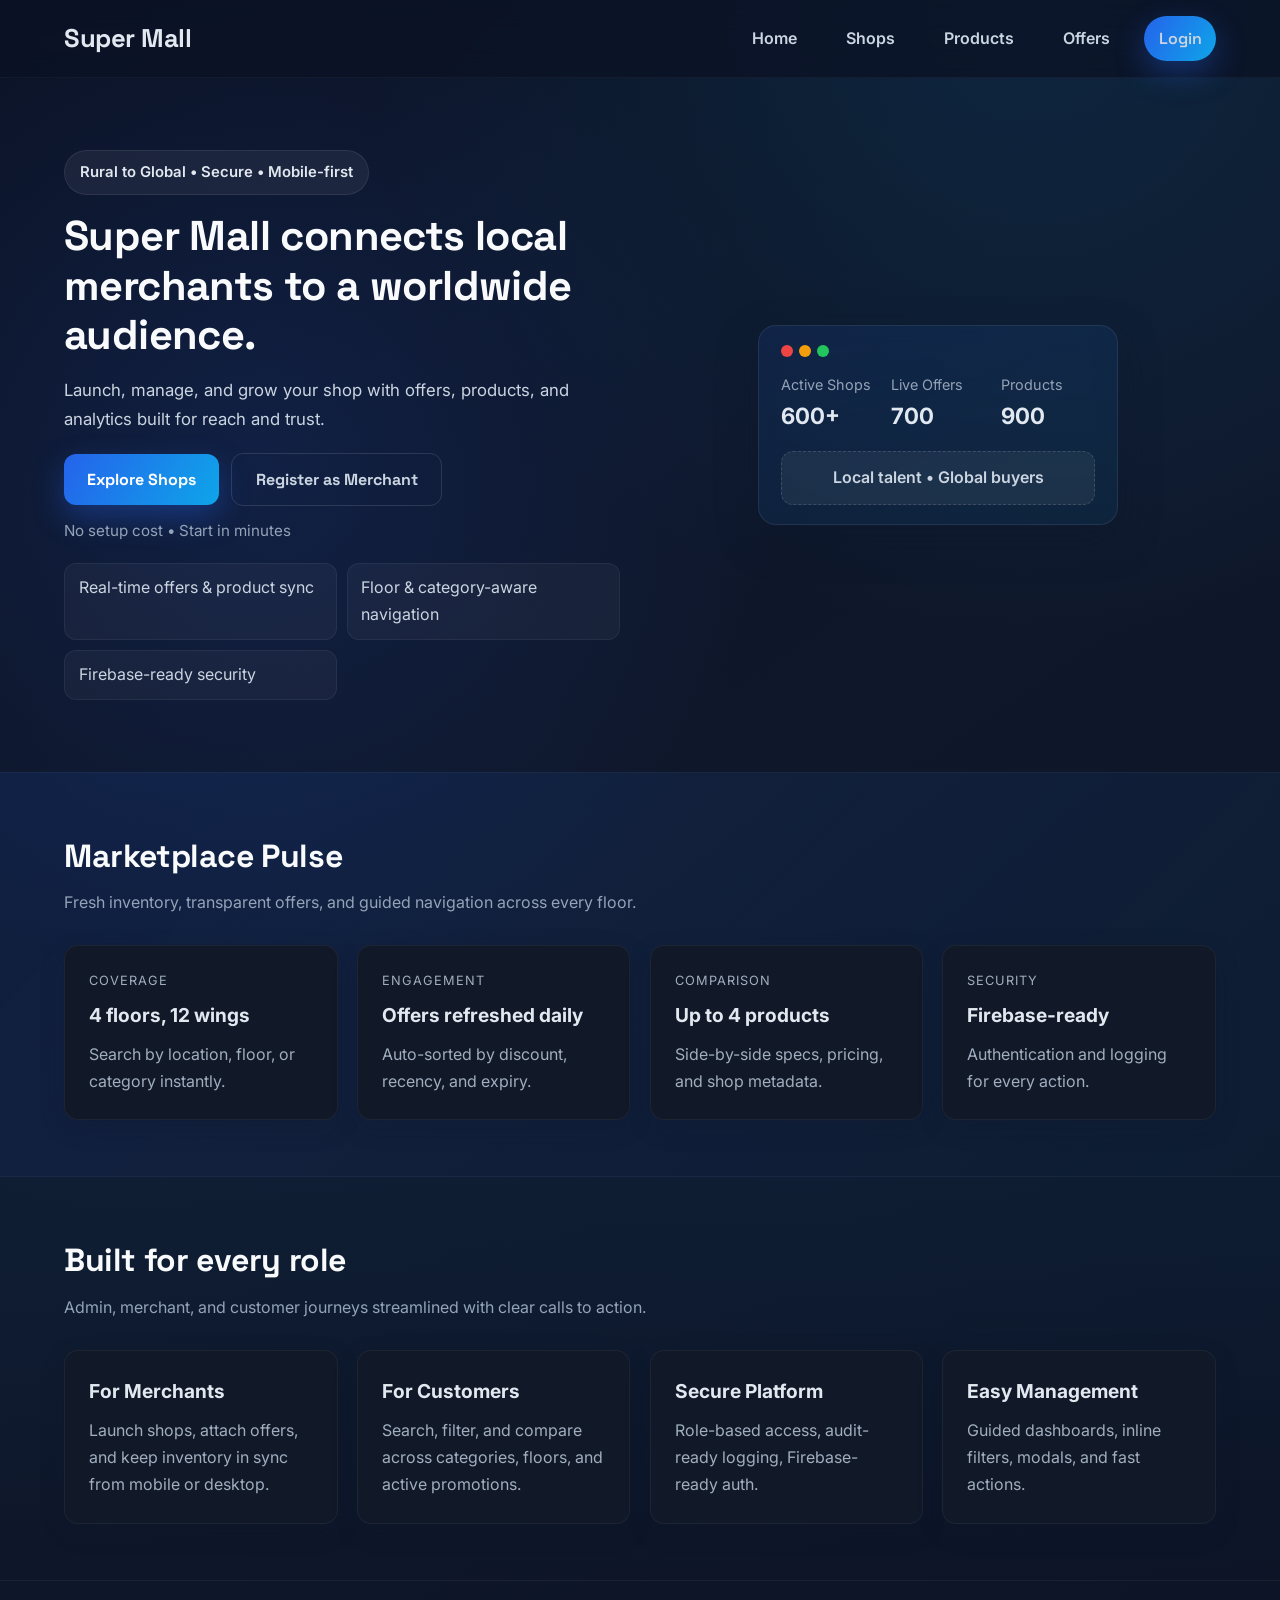
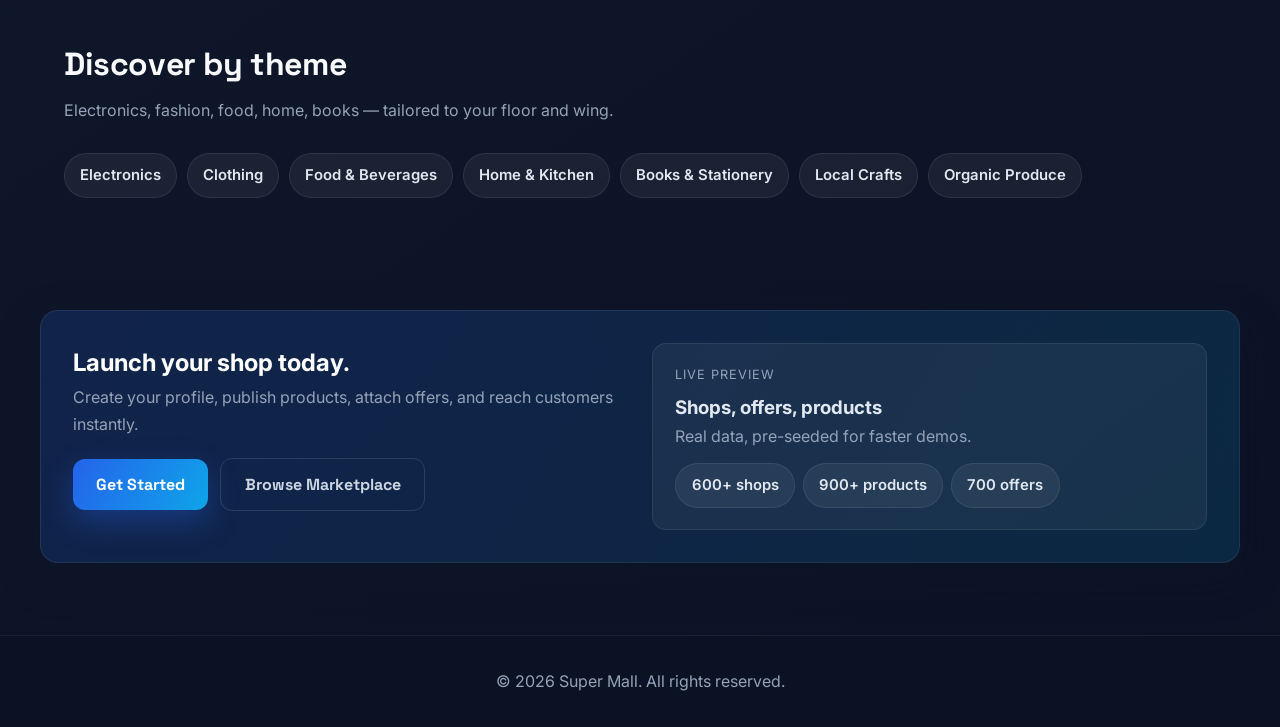
==== super-mall-web-app/index.html @ 062d4f63 "new message" ====
<!DOCTYPE html>
<html lang="en">
<head>
    <meta charset="UTF-8">
    <meta name="viewport" content="width=device-width, initial-scale=1.0">
    <title>Super Mall - Home</title>
    <link rel="stylesheet" href="css/style.css">
</head>
<body>
    <header>
        <nav class="navbar">
            <div class="container">
                <div class="logo">
                    <h1>Super Mall</h1>
                </div>
                <ul class="nav-links">
                    <li><a href="index.html">Home</a></li>
                    <li><a href="pages/user/shops.html">Shops</a></li>
                    <li><a href="pages/user/products.html">Products</a></li>
                    <li><a href="pages/user/offers.html">Offers</a></li>
                    <li><a href="pages/auth/login.html" class="btn-primary">Login</a></li>
                </ul>
            </div>
        </nav>
    </header>

    <main>
        <section class="hero">
            <div class="container">
                <div class="hero-grid">
                    <div class="hero-copy">
                        <div class="pill">Rural to Global • Secure • Mobile-first</div>
                        <h2>Super Mall connects local merchants to a worldwide audience.</h2>
                        <p>Launch, manage, and grow your shop with offers, products, and analytics built for reach and trust.</p>
                        <div class="hero-actions">
                            <a href="pages/user/shops.html" class="btn-primary">Explore Shops</a>
                            <a href="pages/auth/register.html" class="btn-ghost">Register as Merchant</a>
                            <span class="hint">No setup cost • Start in minutes</span>
                        </div>
                        <div class="hero-points">
                            <div class="point">Real-time offers & product sync</div>
                            <div class="point">Floor & category-aware navigation</div>
                            <div class="point">Firebase-ready security</div>
                        </div>
                    </div>
                    <div class="hero-visual">
                        <div class="hero-card">
                            <div class="card-top">
                                <span class="dot red"></span>
                                <span class="dot yellow"></span>
                                <span class="dot green"></span>
                            </div>
                            <div class="hero-stats">
                                <div>
                                    <p class="label">Active Shops</p>
                                    <p class="value">600+</p>
                                </div>
                                <div>
                                    <p class="label">Live Offers</p>
                                    <p class="value">700</p>
                                </div>
                                <div>
                                    <p class="label">Products</p>
                                    <p class="value">900</p>
                                </div>
                            </div>
                            <div class="hero-badge">Local talent • Global buyers</div>
                        </div>
                    </div>
                </div>
            </div>
        </section>

        <section class="section stats">
            <div class="container">
                <div class="section-header">
                    <h2>Marketplace Pulse</h2>
                    <p class="section-desc">Fresh inventory, transparent offers, and guided navigation across every floor.</p>
                </div>
                <div class="stats-grid">
                    <div class="stat-card">
                        <p class="eyebrow">Coverage</p>
                        <h3>4 floors, 12 wings</h3>
                        <p class="muted">Search by location, floor, or category instantly.</p>
                    </div>
                    <div class="stat-card">
                        <p class="eyebrow">Engagement</p>
                        <h3>Offers refreshed daily</h3>
                        <p class="muted">Auto-sorted by discount, recency, and expiry.</p>
                    </div>
                    <div class="stat-card">
                        <p class="eyebrow">Comparison</p>
                        <h3>Up to 4 products</h3>
                        <p class="muted">Side-by-side specs, pricing, and shop metadata.</p>
                    </div>
                    <div class="stat-card">
                        <p class="eyebrow">Security</p>
                        <h3>Firebase-ready</h3>
                        <p class="muted">Authentication and logging for every action.</p>
                    </div>
                </div>
            </div>
        </section>

        <section class="section features">
            <div class="container">
                <div class="section-header">
                    <h2>Built for every role</h2>
                    <p class="section-desc">Admin, merchant, and customer journeys streamlined with clear calls to action.</p>
                </div>
                <div class="feature-grid">
                    <div class="feature-card">
                        <h3>For Merchants</h3>
                        <p>Launch shops, attach offers, and keep inventory in sync from mobile or desktop.</p>
                    </div>
                    <div class="feature-card">
                        <h3>For Customers</h3>
                        <p>Search, filter, and compare across categories, floors, and active promotions.</p>
                    </div>
                    <div class="feature-card">
                        <h3>Secure Platform</h3>
                        <p>Role-based access, audit-ready logging, Firebase-ready auth.</p>
                    </div>
                    <div class="feature-card">
                        <h3>Easy Management</h3>
                        <p>Guided dashboards, inline filters, modals, and fast actions.</p>
                    </div>
                </div>
            </div>
        </section>

        <section class="section categories">
            <div class="container">
                <div class="section-header">
                    <h2>Discover by theme</h2>
                    <p class="section-desc">Electronics, fashion, food, home, books — tailored to your floor and wing.</p>
                </div>
                <div class="pill-grid">
                    <span class="pill">Electronics</span>
                    <span class="pill">Clothing</span>
                    <span class="pill">Food & Beverages</span>
                    <span class="pill">Home & Kitchen</span>
                    <span class="pill">Books & Stationery</span>
                    <span class="pill">Local Crafts</span>
                    <span class="pill">Organic Produce</span>
                </div>
            </div>
        </section>

        <section class="section cta">
            <div class="container cta-grid">
                <div>
                    <h2>Launch your shop today.</h2>
                    <p class="section-desc">Create your profile, publish products, attach offers, and reach customers instantly.</p>
                    <div class="hero-actions">
                        <a href="pages/auth/register.html" class="btn-primary">Get Started</a>
                        <a href="pages/user/shops.html" class="btn-ghost">Browse Marketplace</a>
                    </div>
                </div>
                <div class="cta-card">
                    <p class="eyebrow">Live preview</p>
                    <h3>Shops, offers, products</h3>
                    <p class="muted">Real data, pre-seeded for faster demos.</p>
                    <div class="cta-mini-stats">
                        <span class="pill">600+ shops</span>
                        <span class="pill">900+ products</span>
                        <span class="pill">700 offers</span>
                    </div>
                </div>
            </div>
        </section>
    </main>

    <footer>
        <div class="container">
            <p>&copy; 2026 Super Mall. All rights reserved.</p>
        </div>
    </footer>

    <script type="module" src="js/app.js"></script>
</body>
</html>
---- super-mall-web-app/css/style.css ----
/* Global Styles */
@import url('https://fonts.googleapis.com/css2?family=Space+Grotesk:wght@400;500;600;700&family=Inter:wght@400;500;600&display=swap');

:root {
    --primary-color: #2563eb;
    --primary-dark: #1e3a8a;
    --secondary-color: #0ea5e9;
    --accent-color: #f97316;
    --danger-color: #ef4444;
    --warning-color: #f59e0b;
    --text-color: #0f172a;
    --text-light: #64748b;
    --bg-color: #0b1224;
    --surface-color: #0f172a;
    --panel-color: #111827;
    --white: #ffffff;
    --border-color: #1f2937;
    --shadow: 0 15px 40px rgba(15, 23, 42, 0.35);
    --shadow-soft: 0 8px 24px rgba(15, 23, 42, 0.18);
    --radius: 14px;
}

* {
    margin: 0;
    padding: 0;
    box-sizing: border-box;
}

body {
    font-family: 'Inter', system-ui, -apple-system, 'Segoe UI', sans-serif;
    line-height: 1.7;
    color: var(--white);
    background: radial-gradient(circle at 20% 20%, rgba(37, 99, 235, 0.15), transparent 25%),
                radial-gradient(circle at 80% 0%, rgba(14, 165, 233, 0.12), transparent 26%),
                linear-gradient(145deg, #0b1224 0%, #0f172a 40%, #0b1224 100%);
}

.container {
    max-width: 1200px;
    margin: 0 auto;
    padding: 0 24px;
}

/* Header & Navigation */
header {
    position: sticky;
    top: 0;
    z-index: 100;
    backdrop-filter: blur(14px);
    background: rgba(11, 18, 36, 0.75);
    border-bottom: 1px solid rgba(255, 255, 255, 0.04);
}

.navbar {
    padding: 1rem 0;
}

.navbar .container {
    display: flex;
    justify-content: space-between;
    align-items: center;
}

.logo h1 {
    font-size: 1.6rem;
    letter-spacing: -0.5px;
    color: #e2e8f0;
    font-family: 'Space Grotesk', 'Inter', sans-serif;
}

.logo h1 a {
    color: inherit;
    text-decoration: none;
}

.nav-links {
    display: flex;
    list-style: none;
    gap: 1.25rem;
    align-items: center;
}

.nav-links a {
    text-decoration: none;
    color: #cbd5e1;
    font-weight: 600;
    padding: 0.55rem 0.9rem;
    border-radius: 999px;
    transition: all 0.25s ease;
}

.nav-links a:hover {
    color: #e2e8f0;
    background: rgba(255, 255, 255, 0.05);
}

/* Buttons */
.btn-primary,
.btn-secondary,
.btn-ghost {
    padding: 0.75rem 1.45rem;
    border: none;
    border-radius: 12px;
    font-weight: 700;
    cursor: pointer;
    text-decoration: none;
    display: inline-flex;
    align-items: center;
    justify-content: center;
    gap: 0.35rem;
    transition: all 0.25s ease;
    font-family: 'Space Grotesk', 'Inter', sans-serif;
}

.btn-primary {
    background: linear-gradient(120deg, var(--primary-color), var(--secondary-color));
    color: var(--white);
    box-shadow: 0 12px 30px rgba(37, 99, 235, 0.35);
}

.btn-primary:hover {
    transform: translateY(-1px);
    box-shadow: 0 14px 34px rgba(37, 99, 235, 0.45);
}

.btn-secondary {
    background: var(--panel-color);
    color: #e2e8f0;
    border: 1px solid rgba(255, 255, 255, 0.08);
}

.btn-secondary:hover {
    border-color: rgba(255, 255, 255, 0.18);
    transform: translateY(-1px);
}

.btn-ghost {
    background: transparent;
    color: #cbd5e1;
    border: 1px solid rgba(255, 255, 255, 0.12);
}

.btn-ghost:hover {
    border-color: rgba(255, 255, 255, 0.22);
    color: #e2e8f0;
}

/* Hero Section */
.hero {
    padding: 4.5rem 0;
}

.hero-grid {
    display: grid;
    grid-template-columns: repeat(auto-fit, minmax(280px, 1fr));
    gap: 2.5rem;
    align-items: center;
}

.hero-copy h2 {
    font-size: 2.6rem;
    line-height: 1.2;
    margin: 1rem 0;
    color: #f8fafc;
    letter-spacing: -0.6px;
    font-family: 'Space Grotesk', 'Inter', sans-serif;
}

.hero-copy p {
    color: #cbd5e1;
    font-size: 1.05rem;
    max-width: 640px;
}

.hero-actions {
    display: flex;
    flex-wrap: wrap;
    gap: 0.75rem;
    align-items: center;
    margin: 1.2rem 0;
}

.hero-actions .hint {
    color: #94a3b8;
    font-size: 0.95rem;
}

.hero-points {
    display: grid;
    grid-template-columns: repeat(auto-fit, minmax(220px, 1fr));
    gap: 0.6rem;
    margin-top: 0.6rem;
}

.hero-points .point {
    background: rgba(255, 255, 255, 0.04);
    border: 1px solid rgba(255, 255, 255, 0.06);
    padding: 0.65rem 0.85rem;
    border-radius: 12px;
    color: #cbd5e1;
}

.hero-visual {
    display: flex;
    justify-content: center;
}

.hero-card {
    background: linear-gradient(160deg, rgba(37, 99, 235, 0.12), rgba(14, 165, 233, 0.08));
    border: 1px solid rgba(255, 255, 255, 0.08);
    box-shadow: var(--shadow);
    border-radius: 18px;
    padding: 1.2rem 1.4rem;
    width: 100%;
    max-width: 360px;
    backdrop-filter: blur(10px);
}

.card-top {
    display: flex;
    gap: 0.35rem;
    margin-bottom: 1rem;
}

.card-top .dot {
    width: 12px;
    height: 12px;
    border-radius: 50%;
    display: inline-block;
}

.card-top .red { background: #ef4444; }
.card-top .yellow { background: #f59e0b; }
.card-top .green { background: #22c55e; }

.hero-stats {
    display: grid;
    grid-template-columns: repeat(3, 1fr);
    gap: 1rem;
    margin-bottom: 1rem;
}

.hero-stats .label {
    color: #94a3b8;
    font-size: 0.9rem;
}

.hero-stats .value {
    font-size: 1.4rem;
    font-weight: 700;
    color: #e2e8f0;
}

.hero-badge {
    background: rgba(255, 255, 255, 0.06);
    border: 1px dashed rgba(255, 255, 255, 0.14);
    padding: 0.75rem 1rem;
    border-radius: 12px;
    color: #cbd5e1;
    text-align: center;
    font-weight: 600;
}

/* Sections */
.section {
    padding: 3.5rem 0;
}

.section-header {
    margin-bottom: 1.8rem;
}

.section-header h2 {
    font-size: 2rem;
    color: #f8fafc;
    margin-bottom: 0.4rem;
    letter-spacing: -0.4px;
    font-family: 'Space Grotesk', 'Inter', sans-serif;
}

.section-desc {
    color: #94a3b8;
    max-width: 720px;
}

.stats {
    background: linear-gradient(135deg, rgba(37, 99, 235, 0.12), rgba(14, 165, 233, 0.05));
    border-top: 1px solid rgba(255, 255, 255, 0.04);
    border-bottom: 1px solid rgba(255, 255, 255, 0.04);
}

.stats-grid,
.feature-grid {
    display: grid;
    grid-template-columns: repeat(auto-fit, minmax(240px, 1fr));
    gap: 1.2rem;
}

.stat-card,
.feature-card {
    background: var(--panel-color);
    border: 1px solid rgba(255, 255, 255, 0.05);
    padding: 1.5rem;
    border-radius: var(--radius);
    box-shadow: var(--shadow-soft);
}

.feature-card h3,
.stat-card h3 {
    color: #e2e8f0;
    margin-bottom: 0.6rem;
    font-size: 1.2rem;
}

.feature-card p,
.stat-card p {
    color: #a0aec0;
}

.eyebrow {
    text-transform: uppercase;
    letter-spacing: 1px;
    color: #94a3b8;
    font-size: 0.8rem;
    margin-bottom: 0.4rem;
}

.muted {
    color: #94a3b8;
}

.pill-grid {
    display: flex;
    flex-wrap: wrap;
    gap: 0.6rem;
}

.pill {
    display: inline-flex;
    padding: 0.55rem 0.95rem;
    background: rgba(255, 255, 255, 0.06);
    border: 1px solid rgba(255, 255, 255, 0.08);
    color: #e2e8f0;
    border-radius: 999px;
    font-weight: 600;
    font-size: 0.93rem;
}

.features {
    background: linear-gradient(180deg, rgba(14, 165, 233, 0.05), transparent);
}

.categories {
    border-top: 1px solid rgba(255, 255, 255, 0.05);
}

.cta {
    padding-bottom: 4.5rem;
}

.cta-grid {
    background: linear-gradient(120deg, rgba(37, 99, 235, 0.18), rgba(14, 165, 233, 0.15));
    border: 1px solid rgba(255, 255, 255, 0.08);
    border-radius: 18px;
    padding: 2rem;
    box-shadow: var(--shadow);
    display: grid;
    grid-template-columns: repeat(auto-fit, minmax(260px, 1fr));
    gap: 1.5rem;
}

.cta-card {
    background: rgba(255, 255, 255, 0.05);
    border: 1px solid rgba(255, 255, 255, 0.08);
    padding: 1.2rem 1.4rem;
    border-radius: 14px;
    color: #e2e8f0;
}

.cta-mini-stats {
    display: flex;
    flex-wrap: wrap;
    gap: 0.5rem;
    margin-top: 0.8rem;
}

/* Footer */
footer {
    background-color: #0b1224;
    color: #94a3b8;
    text-align: center;
    padding: 2rem 0;
    border-top: 1px solid rgba(255, 255, 255, 0.06);
}

/* Form Styles */
.form-group {
    margin-bottom: 1.2rem;
}

.form-group label {
    display: block;
    margin-bottom: 0.45rem;
    font-weight: 600;
    color: #e2e8f0;
}

.form-group input,
.form-group textarea,
.form-group select {
    width: 100%;
    padding: 0.85rem 0.9rem;
    border: 1px solid rgba(255, 255, 255, 0.08);
    border-radius: 12px;
    font-size: 1rem;
    background: rgba(255, 255, 255, 0.03);
    color: #e2e8f0;
}

.form-group input:focus,
.form-group textarea:focus,
.form-group select:focus {
    outline: none;
    border-color: rgba(37, 99, 235, 0.6);
    box-shadow: 0 0 0 3px rgba(37, 99, 235, 0.25);
}

/* Message */
.message {
    margin-top: 1rem;
    padding: 1rem;
    border-radius: 12px;
    display: none;
    border: 1px solid transparent;
}

.message.success {
    background-color: rgba(16, 185, 129, 0.12);
    color: #34d399;
    border-color: rgba(16, 185, 129, 0.3);
    display: block;
}

.message.error {
    background-color: rgba(239, 68, 68, 0.12);
    color: #f87171;
    border-color: rgba(239, 68, 68, 0.28);
    display: block;
}

/* Utility Classes */
.text-center {
    text-align: center;
}

.loading-text {
    text-align: center;
    color: #94a3b8;
    padding: 2rem;
}

.back-link {
    display: inline-block;
    color: var(--secondary-color);
    text-decoration: none;
    margin-bottom: 1rem;
    font-weight: 700;
}

.back-link:hover {
    text-decoration: underline;
}

/* Responsive */
@media (max-width: 768px) {
    .nav-links {
        gap: 0.65rem;
    }

    .hero-copy h2 {
        font-size: 2.1rem;
    }

    .hero-actions {
        flex-direction: column;
        align-items: flex-start;
    }
}
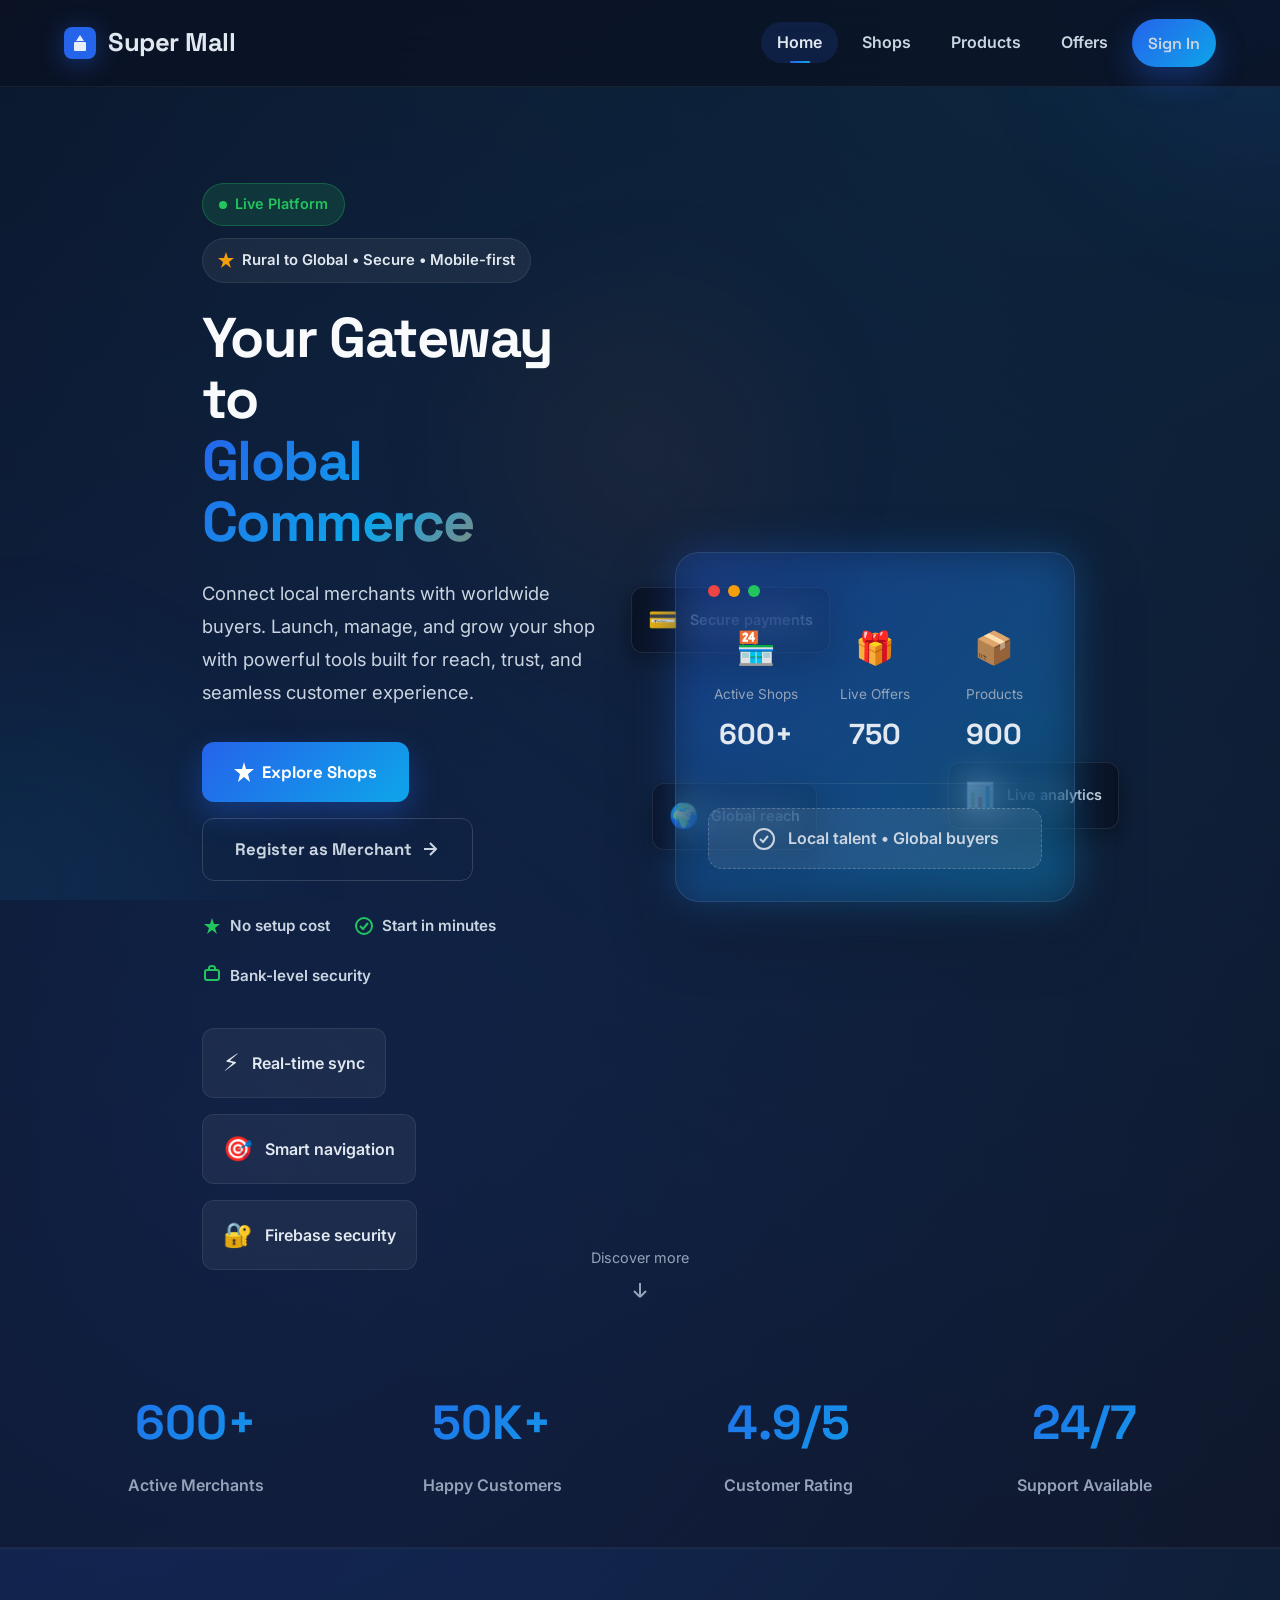
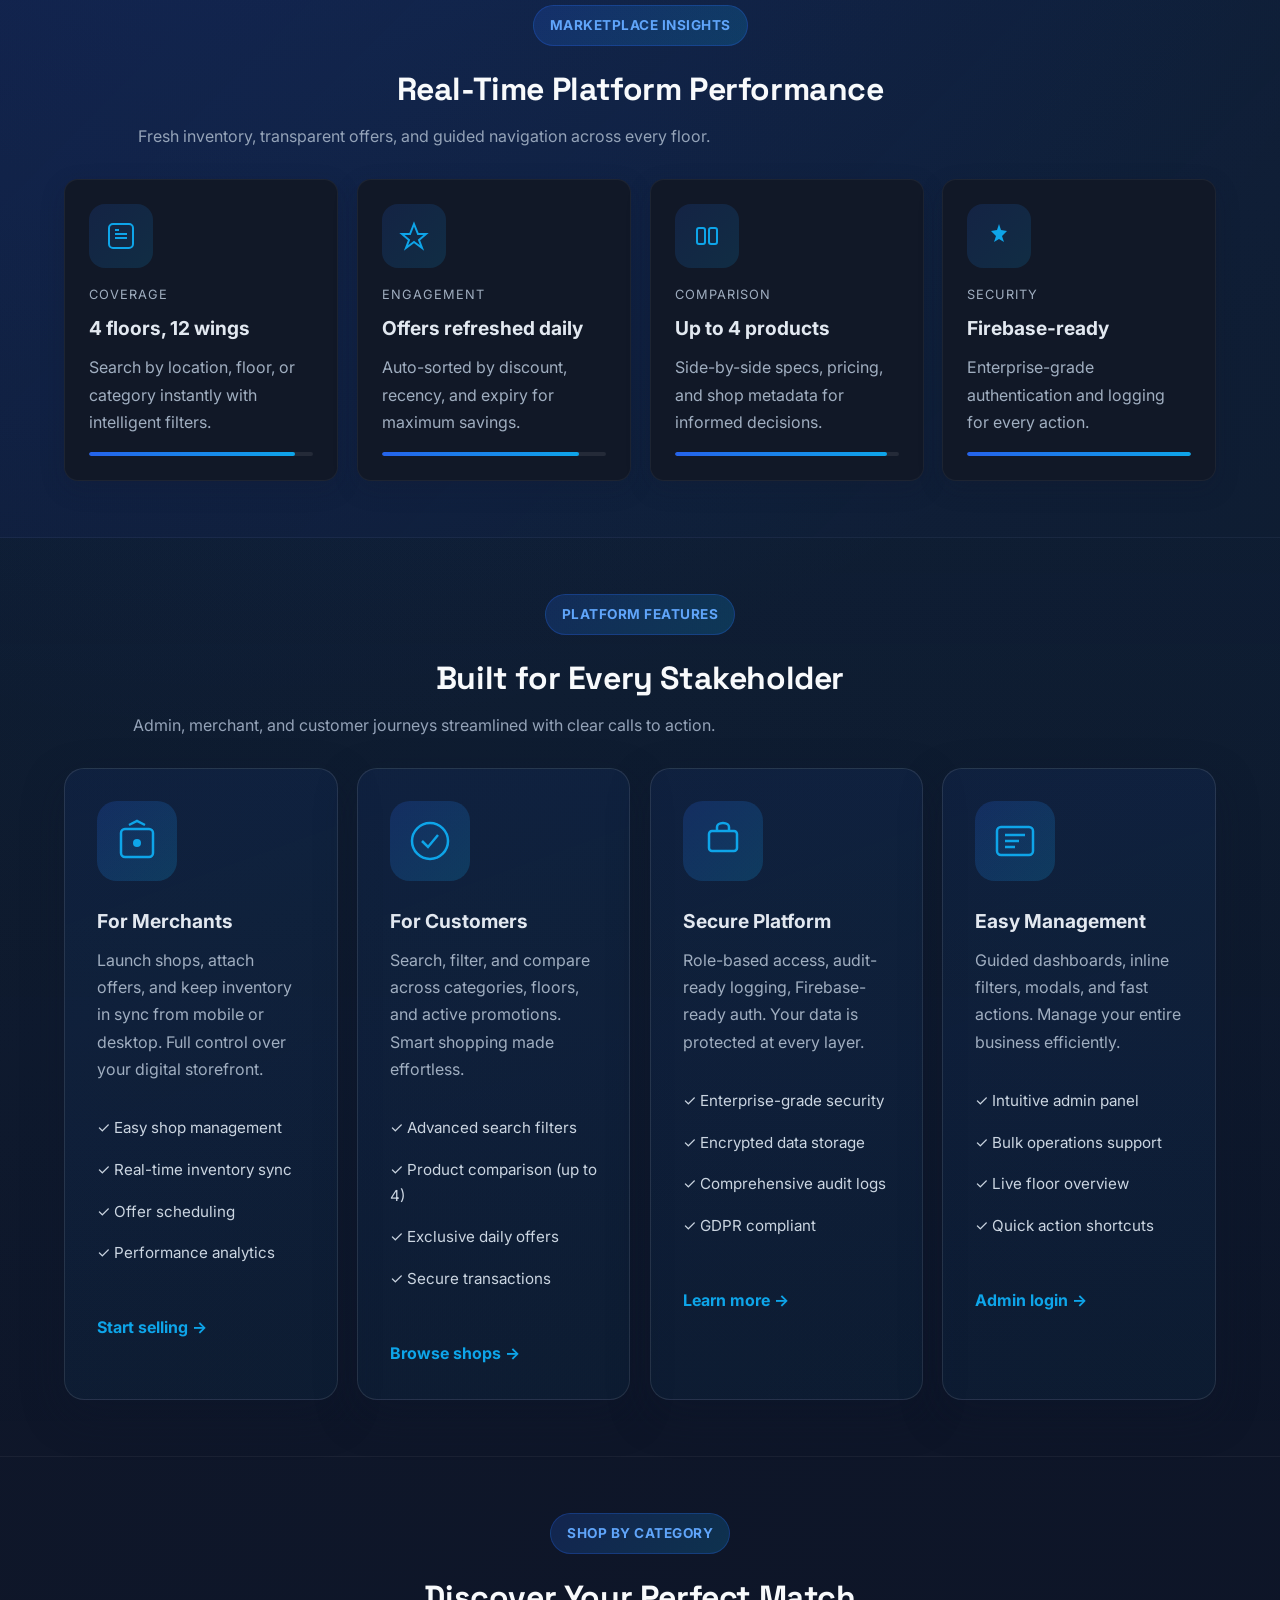
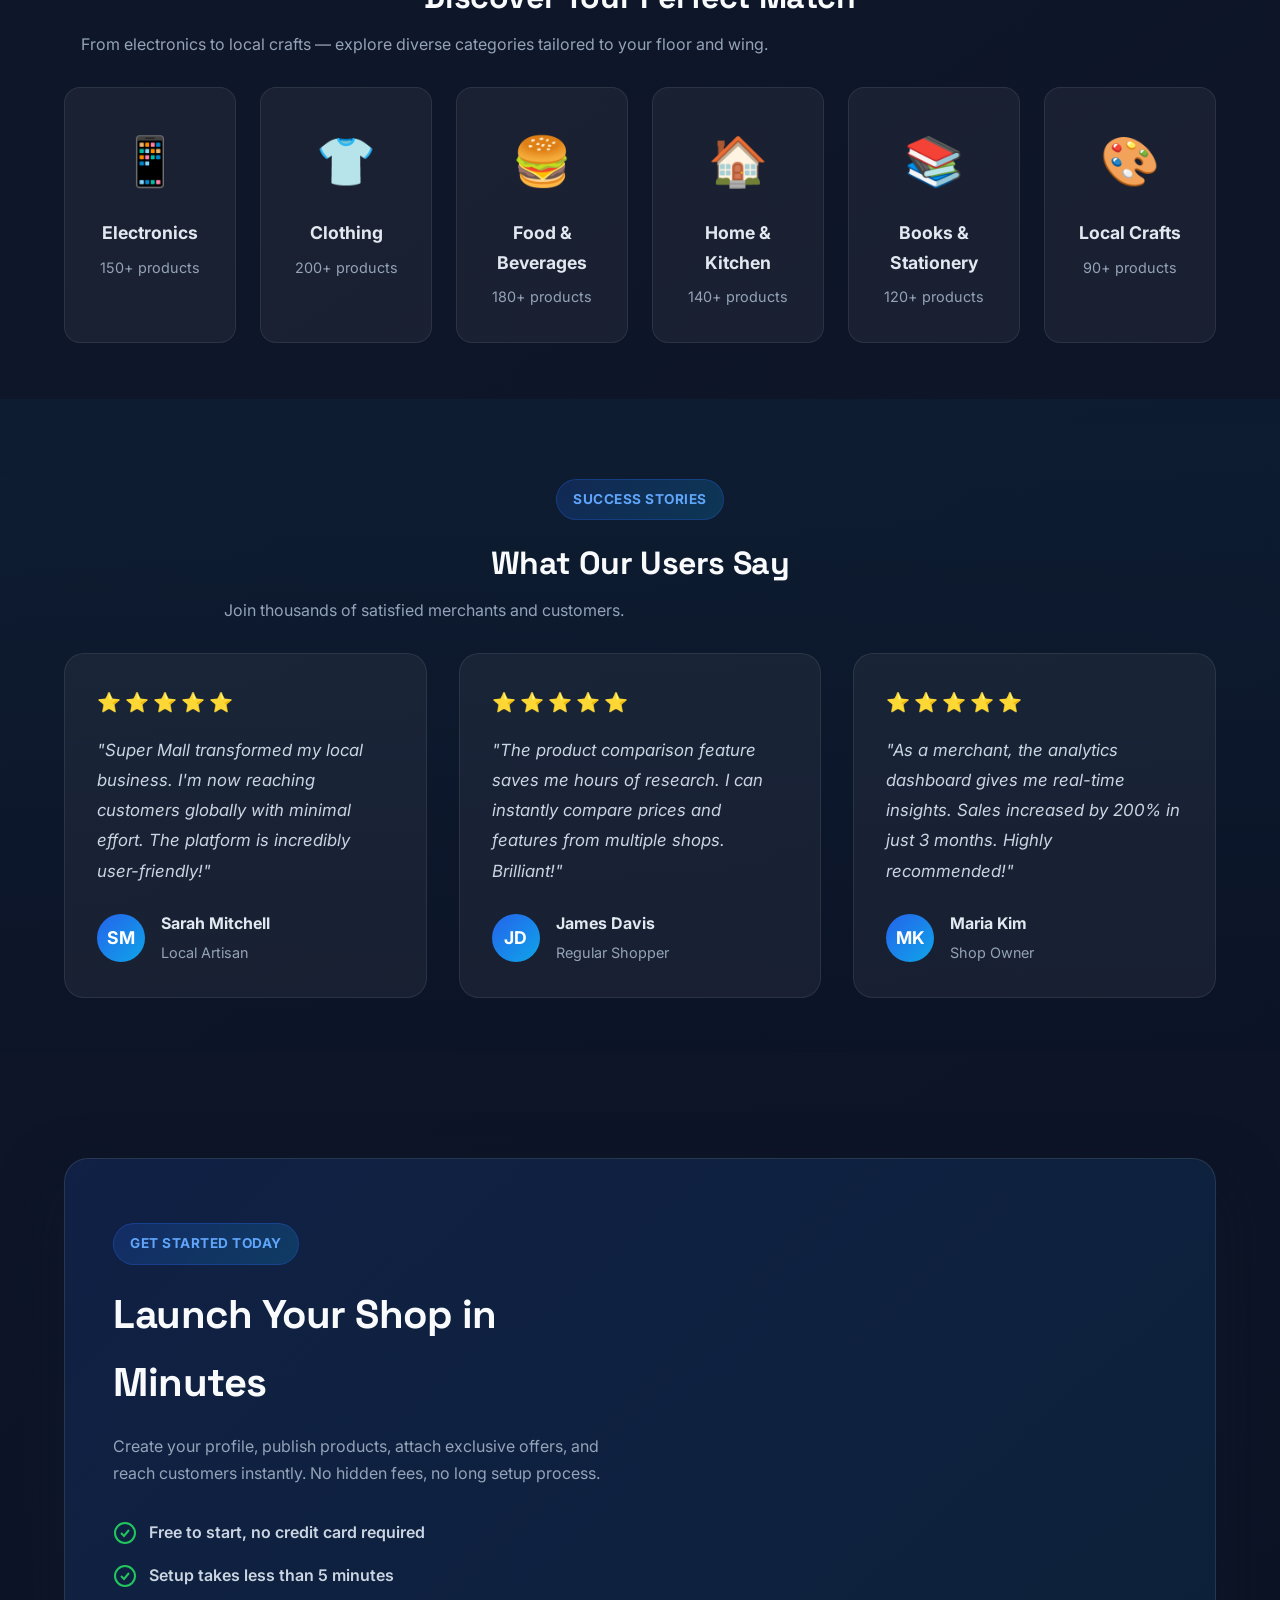
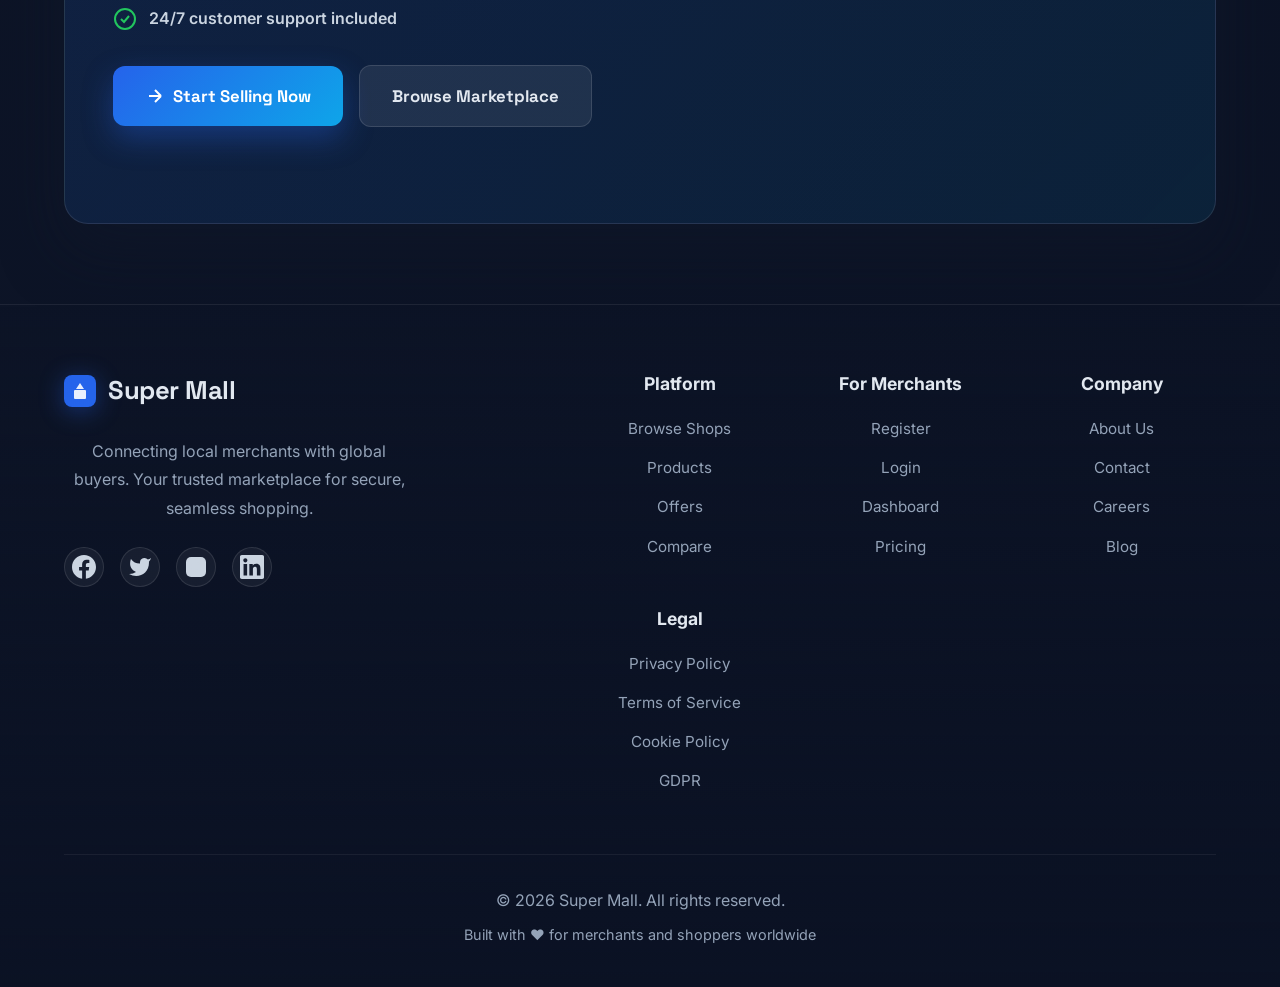
==== commit 8d4b6cb2: "Add comprehensive workflow guide and update project documentation" ====
--- a/super-mall-web-app/index.html
+++ b/super-mall-web-app/index.html
@@ -3,180 +3,670 @@
 <head>
     <meta charset="UTF-8">
     <meta name="viewport" content="width=device-width, initial-scale=1.0">
-    <title>Super Mall - Home</title>
+    <title>Super Mall - Your Gateway to Global Commerce</title>
+    <meta name="description" content="Connect local merchants with worldwide buyers. Secure, mobile-first shopping platform with 600+ shops, 900+ products, and exclusive daily offers.">
     <link rel="stylesheet" href="css/style.css">
+    <link rel="preconnect" href="https://fonts.googleapis.com">
+    <link rel="preconnect" href="https://fonts.gstatic.com" crossorigin>
 </head>
 <body>
+    <!-- Animated Background Elements -->
+    <div class="bg-decoration">
+        <div class="orb orb-1"></div>
+        <div class="orb orb-2"></div>
+        <div class="orb orb-3"></div>
+    </div>
+
     <header>
         <nav class="navbar">
             <div class="container">
                 <div class="logo">
-                    <h1>Super Mall</h1>
+                    <h1>
+                        <svg class="logo-icon" width="32" height="32" viewBox="0 0 32 32" fill="none">
+                            <rect width="32" height="32" rx="8" fill="url(#logo-gradient)"/>
+                            <path d="M16 8L20 14H12L16 8Z" fill="white" opacity="0.9"/>
+                            <rect x="10" y="15" width="12" height="9" rx="1" fill="white" opacity="0.9"/>
+                            <defs>
+                                <linearGradient id="logo-gradient" x1="0" y1="0" x2="32" y2="32">
+                                    <stop stop-color="#2563eb"/>
+                                    <stop offset="1" stop-color="#0ea5e9"/>
+                                </linearGradient>
+                            </defs>
+                        </svg>
+                        Super Mall
+                    </h1>
                 </div>
                 <ul class="nav-links">
-                    <li><a href="index.html">Home</a></li>
+                    <li><a href="index.html" class="active">Home</a></li>
                     <li><a href="pages/user/shops.html">Shops</a></li>
                     <li><a href="pages/user/products.html">Products</a></li>
                     <li><a href="pages/user/offers.html">Offers</a></li>
-                    <li><a href="pages/auth/login.html" class="btn-primary">Login</a></li>
+                    <li><a href="pages/auth/login.html" class="btn-primary">Sign In</a></li>
                 </ul>
             </div>
         </nav>
     </header>
 
     <main>
+        <!-- Hero Section with Enhanced Design -->
         <section class="hero">
             <div class="container">
                 <div class="hero-grid">
-                    <div class="hero-copy">
-                        <div class="pill">Rural to Global • Secure • Mobile-first</div>
-                        <h2>Super Mall connects local merchants to a worldwide audience.</h2>
-                        <p>Launch, manage, and grow your shop with offers, products, and analytics built for reach and trust.</p>
+                    <div class="hero-copy" data-animate="fade-up">
+                        <div class="badge-wrapper">
+                            <span class="badge-live">
+                                <span class="pulse-dot"></span>
+                                Live Platform
+                            </span>
+                            <div class="pill hero-pill">
+                                <svg width="16" height="16" viewBox="0 0 16 16" fill="none">
+                                    <path d="M8 0L10 6H16L11 10L13 16L8 12L3 16L5 10L0 6H6L8 0Z" fill="currentColor"/>
+                                </svg>
+                                Rural to Global • Secure • Mobile-first
+                            </div>
+                        </div>
+                        <h2 class="hero-title">
+                            Your Gateway to 
+                            <span class="gradient-text">Global Commerce</span>
+                        </h2>
+                        <p class="hero-subtitle">Connect local merchants with worldwide buyers. Launch, manage, and grow your shop with powerful tools built for reach, trust, and seamless customer experience.</p>
                         <div class="hero-actions">
-                            <a href="pages/user/shops.html" class="btn-primary">Explore Shops</a>
-                            <a href="pages/auth/register.html" class="btn-ghost">Register as Merchant</a>
-                            <span class="hint">No setup cost • Start in minutes</span>
-                        </div>
-                        <div class="hero-points">
-                            <div class="point">Real-time offers & product sync</div>
-                            <div class="point">Floor & category-aware navigation</div>
-                            <div class="point">Firebase-ready security</div>
-                        </div>
-                    </div>
-                    <div class="hero-visual">
-                        <div class="hero-card">
+                            <a href="pages/user/shops.html" class="btn-primary btn-large">
+                                <svg width="20" height="20" viewBox="0 0 20 20" fill="none">
+                                    <path d="M10 0L12 7H20L14 12L16 20L10 15L4 20L6 12L0 7H8L10 0Z" fill="currentColor"/>
+                                </svg>
+                                Explore Shops
+                            </a>
+                            <a href="pages/auth/register.html" class="btn-ghost btn-large">
+                                Register as Merchant
+                                <svg width="20" height="20" viewBox="0 0 20 20" fill="none">
+                                    <path d="M10 4L16 10L10 16M16 10H4" stroke="currentColor" stroke-width="2"/>
+                                </svg>
+                            </a>
+                        </div>
+                        <div class="trust-indicators">
+                            <div class="trust-item">
+                                <svg width="20" height="20" viewBox="0 0 20 20" fill="none">
+                                    <path d="M10 2L12 8L18 8L13 12L15 18L10 14L5 18L7 12L2 8L8 8L10 2Z" fill="#22c55e"/>
+                                </svg>
+                                <span>No setup cost</span>
+                            </div>
+                            <div class="trust-item">
+                                <svg width="20" height="20" viewBox="0 0 20 20" fill="none">
+                                    <circle cx="10" cy="10" r="8" stroke="#22c55e" stroke-width="2" fill="none"/>
+                                    <path d="M6 10L9 13L14 7" stroke="#22c55e" stroke-width="2"/>
+                                </svg>
+                                <span>Start in minutes</span>
+                            </div>
+                            <div class="trust-item">
+                                <svg width="20" height="20" viewBox="0 0 20 20" fill="none">
+                                    <rect x="3" y="5" width="14" height="10" rx="2" stroke="#22c55e" stroke-width="2" fill="none"/>
+                                    <path d="M7 5V3C7 2 8 1 10 1C12 1 13 2 13 3V5" stroke="#22c55e" stroke-width="2"/>
+                                </svg>
+                                <span>Bank-level security</span>
+                            </div>
+                        </div>
+                        <div class="hero-features">
+                            <div class="feature-item">
+                                <div class="feature-icon">⚡</div>
+                                <span>Real-time sync</span>
+                            </div>
+                            <div class="feature-item">
+                                <div class="feature-icon">🎯</div>
+                                <span>Smart navigation</span>
+                            </div>
+                            <div class="feature-item">
+                                <div class="feature-icon">🔐</div>
+                                <span>Firebase security</span>
+                            </div>
+                        </div>
+                    </div>
+                    <div class="hero-visual" data-animate="fade-left">
+                        <div class="hero-card floating">
+                            <div class="card-glow"></div>
                             <div class="card-top">
                                 <span class="dot red"></span>
                                 <span class="dot yellow"></span>
                                 <span class="dot green"></span>
                             </div>
                             <div class="hero-stats">
-                                <div>
+                                <div class="stat-item">
+                                    <div class="stat-icon">🏪</div>
                                     <p class="label">Active Shops</p>
-                                    <p class="value">600+</p>
+                                    <p class="value" data-count="600">0+</p>
                                 </div>
-                                <div>
+                                <div class="stat-item">
+                                    <div class="stat-icon">🎁</div>
                                     <p class="label">Live Offers</p>
-                                    <p class="value">700</p>
+                                    <p class="value" data-count="750">0</p>
                                 </div>
-                                <div>
+                                <div class="stat-item">
+                                    <div class="stat-icon">📦</div>
                                     <p class="label">Products</p>
-                                    <p class="value">900</p>
+                                    <p class="value" data-count="900">0</p>
                                 </div>
                             </div>
-                            <div class="hero-badge">Local talent • Global buyers</div>
-                        </div>
-                    </div>
-                </div>
+                            <div class="card-divider"></div>
+                            <div class="hero-badge">
+                                <svg width="24" height="24" viewBox="0 0 24 24" fill="none">
+                                    <circle cx="12" cy="12" r="10" stroke="currentColor" stroke-width="2"/>
+                                    <path d="M8 12L11 15L16 9" stroke="currentColor" stroke-width="2"/>
+                                </svg>
+                                Local talent • Global buyers
+                            </div>
+                        </div>
+                        
+                        <!-- Floating Feature Cards -->
+                        <div class="floating-card card-1">
+                            <div class="mini-icon">💳</div>
+                            <span>Secure payments</span>
+                        </div>
+                        <div class="floating-card card-2">
+                            <div class="mini-icon">📊</div>
+                            <span>Live analytics</span>
+                        </div>
+                        <div class="floating-card card-3">
+                            <div class="mini-icon">🌍</div>
+                            <span>Global reach</span>
+                        </div>
+                    </div>
+                </div>
+            </div>
+            
+            <!-- Scroll Indicator -->
+            <div class="scroll-indicator">
+                <span>Discover more</span>
+                <svg width="24" height="24" viewBox="0 0 24 24" fill="none">
+                    <path d="M12 5V19M12 19L6 13M12 19L18 13" stroke="currentColor" stroke-width="2"/>
+                </svg>
             </div>
         </section>
 
+        <!-- Social Proof Section -->
+        <section class="section social-proof">
+            <div class="container">
+                <div class="social-proof-grid">
+                    <div class="proof-item" data-animate="fade-up" data-delay="0">
+                        <div class="proof-number">600+</div>
+                        <div class="proof-label">Active Merchants</div>
+                    </div>
+                    <div class="proof-item" data-animate="fade-up" data-delay="100">
+                        <div class="proof-number">50K+</div>
+                        <div class="proof-label">Happy Customers</div>
+                    </div>
+                    <div class="proof-item" data-animate="fade-up" data-delay="200">
+                        <div class="proof-number">4.9/5</div>
+                        <div class="proof-label">Customer Rating</div>
+                    </div>
+                    <div class="proof-item" data-animate="fade-up" data-delay="300">
+                        <div class="proof-number">24/7</div>
+                        <div class="proof-label">Support Available</div>
+                    </div>
+                </div>
+            </div>
+        </section>
+
+        <!-- Marketplace Pulse Section -->
         <section class="section stats">
             <div class="container">
-                <div class="section-header">
-                    <h2>Marketplace Pulse</h2>
+                <div class="section-header text-center">
+                    <span class="section-badge">Marketplace Insights</span>
+                    <h2>Real-Time Platform Performance</h2>
                     <p class="section-desc">Fresh inventory, transparent offers, and guided navigation across every floor.</p>
                 </div>
                 <div class="stats-grid">
-                    <div class="stat-card">
+                    <div class="stat-card" data-animate="scale-up">
+                        <div class="stat-icon-wrapper">
+                            <svg width="32" height="32" viewBox="0 0 32 32" fill="none">
+                                <rect x="4" y="4" width="24" height="24" rx="4" stroke="currentColor" stroke-width="2"/>
+                                <path d="M10 14H22M10 18H22M10 10H14" stroke="currentColor" stroke-width="2"/>
+                            </svg>
+                        </div>
                         <p class="eyebrow">Coverage</p>
                         <h3>4 floors, 12 wings</h3>
-                        <p class="muted">Search by location, floor, or category instantly.</p>
-                    </div>
-                    <div class="stat-card">
+                        <p class="muted">Search by location, floor, or category instantly with intelligent filters.</p>
+                        <div class="stat-progress">
+                            <div class="progress-bar" style="width: 92%"></div>
+                        </div>
+                    </div>
+                    <div class="stat-card" data-animate="scale-up" data-delay="100">
+                        <div class="stat-icon-wrapper">
+                            <svg width="32" height="32" viewBox="0 0 32 32" fill="none">
+                                <path d="M16 4L20 14H28L21 20L24 28L16 22L8 28L11 20L4 14H12L16 4Z" stroke="currentColor" stroke-width="2"/>
+                            </svg>
+                        </div>
                         <p class="eyebrow">Engagement</p>
                         <h3>Offers refreshed daily</h3>
-                        <p class="muted">Auto-sorted by discount, recency, and expiry.</p>
-                    </div>
-                    <div class="stat-card">
+                        <p class="muted">Auto-sorted by discount, recency, and expiry for maximum savings.</p>
+                        <div class="stat-progress">
+                            <div class="progress-bar" style="width: 88%"></div>
+                        </div>
+                    </div>
+                    <div class="stat-card" data-animate="scale-up" data-delay="200">
+                        <div class="stat-icon-wrapper">
+                            <svg width="32" height="32" viewBox="0 0 32 32" fill="none">
+                                <rect x="6" y="8" width="8" height="16" rx="2" stroke="currentColor" stroke-width="2"/>
+                                <rect x="18" y="8" width="8" height="16" rx="2" stroke="currentColor" stroke-width="2"/>
+                            </svg>
+                        </div>
                         <p class="eyebrow">Comparison</p>
                         <h3>Up to 4 products</h3>
-                        <p class="muted">Side-by-side specs, pricing, and shop metadata.</p>
-                    </div>
-                    <div class="stat-card">
+                        <p class="muted">Side-by-side specs, pricing, and shop metadata for informed decisions.</p>
+                        <div class="stat-progress">
+                            <div class="progress-bar" style="width: 95%"></div>
+                        </div>
+                    </div>
+                    <div class="stat-card" data-animate="scale-up" data-delay="300">
+                        <div class="stat-icon-wrapper">
+                            <svg width="32" height="32" viewBox="0 0 32 32" fill="none">
+                                <path d="M16 4L18 10L24 11L19 16L21 22L16 19L11 22L13 16L8 11L14 10L16 4Z" fill="currentColor"/>
+                            </svg>
+                        </div>
                         <p class="eyebrow">Security</p>
                         <h3>Firebase-ready</h3>
-                        <p class="muted">Authentication and logging for every action.</p>
+                        <p class="muted">Enterprise-grade authentication and logging for every action.</p>
+                        <div class="stat-progress">
+                            <div class="progress-bar" style="width: 100%"></div>
+                        </div>
                     </div>
                 </div>
             </div>
         </section>
 
+        <!-- Features Section with Enhanced Design -->
         <section class="section features">
             <div class="container">
-                <div class="section-header">
-                    <h2>Built for every role</h2>
+                <div class="section-header text-center">
+                    <span class="section-badge">Platform Features</span>
+                    <h2>Built for Every Stakeholder</h2>
                     <p class="section-desc">Admin, merchant, and customer journeys streamlined with clear calls to action.</p>
                 </div>
                 <div class="feature-grid">
-                    <div class="feature-card">
+                    <div class="feature-card premium" data-animate="slide-up">
+                        <div class="feature-icon-large">
+                            <svg width="48" height="48" viewBox="0 0 48 48" fill="none">
+                                <rect x="8" y="12" width="32" height="28" rx="4" stroke="currentColor" stroke-width="2.5"/>
+                                <path d="M16 8L24 4L32 8" stroke="currentColor" stroke-width="2.5"/>
+                                <circle cx="24" cy="26" r="4" fill="currentColor"/>
+                            </svg>
+                        </div>
                         <h3>For Merchants</h3>
-                        <p>Launch shops, attach offers, and keep inventory in sync from mobile or desktop.</p>
-                    </div>
-                    <div class="feature-card">
+                        <p>Launch shops, attach offers, and keep inventory in sync from mobile or desktop. Full control over your digital storefront.</p>
+                        <ul class="feature-list">
+                            <li>✓ Easy shop management</li>
+                            <li>✓ Real-time inventory sync</li>
+                            <li>✓ Offer scheduling</li>
+                            <li>✓ Performance analytics</li>
+                        </ul>
+                        <a href="pages/auth/register.html" class="feature-link">Start selling →</a>
+                    </div>
+                    <div class="feature-card premium" data-animate="slide-up" data-delay="100">
+                        <div class="feature-icon-large">
+                            <svg width="48" height="48" viewBox="0 0 48 48" fill="none">
+                                <circle cx="24" cy="24" r="18" stroke="currentColor" stroke-width="2.5"/>
+                                <path d="M16 24L22 30L32 18" stroke="currentColor" stroke-width="2.5"/>
+                            </svg>
+                        </div>
                         <h3>For Customers</h3>
-                        <p>Search, filter, and compare across categories, floors, and active promotions.</p>
-                    </div>
-                    <div class="feature-card">
+                        <p>Search, filter, and compare across categories, floors, and active promotions. Smart shopping made effortless.</p>
+                        <ul class="feature-list">
+                            <li>✓ Advanced search filters</li>
+                            <li>✓ Product comparison (up to 4)</li>
+                            <li>✓ Exclusive daily offers</li>
+                            <li>✓ Secure transactions</li>
+                        </ul>
+                        <a href="pages/user/shops.html" class="feature-link">Browse shops →</a>
+                    </div>
+                    <div class="feature-card premium" data-animate="slide-up" data-delay="200">
+                        <div class="feature-icon-large">
+                            <svg width="48" height="48" viewBox="0 0 48 48" fill="none">
+                                <rect x="10" y="14" width="28" height="20" rx="3" stroke="currentColor" stroke-width="2.5"/>
+                                <path d="M18 14V10C18 8 20 6 24 6C28 6 30 8 30 10V14" stroke="currentColor" stroke-width="2.5"/>
+                            </svg>
+                        </div>
                         <h3>Secure Platform</h3>
-                        <p>Role-based access, audit-ready logging, Firebase-ready auth.</p>
-                    </div>
-                    <div class="feature-card">
+                        <p>Role-based access, audit-ready logging, Firebase-ready auth. Your data is protected at every layer.</p>
+                        <ul class="feature-list">
+                            <li>✓ Enterprise-grade security</li>
+                            <li>✓ Encrypted data storage</li>
+                            <li>✓ Comprehensive audit logs</li>
+                            <li>✓ GDPR compliant</li>
+                        </ul>
+                        <a href="#" class="feature-link">Learn more →</a>
+                    </div>
+                    <div class="feature-card premium" data-animate="slide-up" data-delay="300">
+                        <div class="feature-icon-large">
+                            <svg width="48" height="48" viewBox="0 0 48 48" fill="none">
+                                <rect x="6" y="10" width="36" height="28" rx="4" stroke="currentColor" stroke-width="2.5"/>
+                                <path d="M14 18H34M14 24H28M14 30H24" stroke="currentColor" stroke-width="2.5"/>
+                            </svg>
+                        </div>
                         <h3>Easy Management</h3>
-                        <p>Guided dashboards, inline filters, modals, and fast actions.</p>
+                        <p>Guided dashboards, inline filters, modals, and fast actions. Manage your entire business efficiently.</p>
+                        <ul class="feature-list">
+                            <li>✓ Intuitive admin panel</li>
+                            <li>✓ Bulk operations support</li>
+                            <li>✓ Live floor overview</li>
+                            <li>✓ Quick action shortcuts</li>
+                        </ul>
+                        <a href="pages/auth/login.html" class="feature-link">Admin login →</a>
                     </div>
                 </div>
             </div>
         </section>
 
+        <!-- Categories Section with Visual Enhancement -->
         <section class="section categories">
             <div class="container">
-                <div class="section-header">
-                    <h2>Discover by theme</h2>
-                    <p class="section-desc">Electronics, fashion, food, home, books — tailored to your floor and wing.</p>
-                </div>
-                <div class="pill-grid">
-                    <span class="pill">Electronics</span>
-                    <span class="pill">Clothing</span>
-                    <span class="pill">Food & Beverages</span>
-                    <span class="pill">Home & Kitchen</span>
-                    <span class="pill">Books & Stationery</span>
-                    <span class="pill">Local Crafts</span>
-                    <span class="pill">Organic Produce</span>
+                <div class="section-header text-center">
+                    <span class="section-badge">Shop by Category</span>
+                    <h2>Discover Your Perfect Match</h2>
+                    <p class="section-desc">From electronics to local crafts — explore diverse categories tailored to your floor and wing.</p>
+                </div>
+                <div class="categories-grid">
+                    <div class="category-card" data-animate="zoom-in">
+                        <div class="category-icon">📱</div>
+                        <h4>Electronics</h4>
+                        <p>150+ products</p>
+                    </div>
+                    <div class="category-card" data-animate="zoom-in" data-delay="50">
+                        <div class="category-icon">👕</div>
+                        <h4>Clothing</h4>
+                        <p>200+ products</p>
+                    </div>
+                    <div class="category-card" data-animate="zoom-in" data-delay="100">
+                        <div class="category-icon">🍔</div>
+                        <h4>Food & Beverages</h4>
+                        <p>180+ products</p>
+                    </div>
+                    <div class="category-card" data-animate="zoom-in" data-delay="150">
+                        <div class="category-icon">🏠</div>
+                        <h4>Home & Kitchen</h4>
+                        <p>140+ products</p>
+                    </div>
+                    <div class="category-card" data-animate="zoom-in" data-delay="200">
+                        <div class="category-icon">📚</div>
+                        <h4>Books & Stationery</h4>
+                        <p>120+ products</p>
+                    </div>
+                    <div class="category-card" data-animate="zoom-in" data-delay="250">
+                        <div class="category-icon">🎨</div>
+                        <h4>Local Crafts</h4>
+                        <p>90+ products</p>
+                    </div>
                 </div>
             </div>
         </section>
 
-        <section class="section cta">
-            <div class="container cta-grid">
-                <div>
-                    <h2>Launch your shop today.</h2>
-                    <p class="section-desc">Create your profile, publish products, attach offers, and reach customers instantly.</p>
-                    <div class="hero-actions">
-                        <a href="pages/auth/register.html" class="btn-primary">Get Started</a>
-                        <a href="pages/user/shops.html" class="btn-ghost">Browse Marketplace</a>
-                    </div>
-                </div>
-                <div class="cta-card">
-                    <p class="eyebrow">Live preview</p>
-                    <h3>Shops, offers, products</h3>
-                    <p class="muted">Real data, pre-seeded for faster demos.</p>
-                    <div class="cta-mini-stats">
-                        <span class="pill">600+ shops</span>
-                        <span class="pill">900+ products</span>
-                        <span class="pill">700 offers</span>
+        <!-- Testimonials Section -->
+        <section class="section testimonials">
+            <div class="container">
+                <div class="section-header text-center">
+                    <span class="section-badge">Success Stories</span>
+                    <h2>What Our Users Say</h2>
+                    <p class="section-desc">Join thousands of satisfied merchants and customers.</p>
+                </div>
+                <div class="testimonial-grid">
+                    <div class="testimonial-card" data-animate="fade-up">
+                        <div class="rating">
+                            <span>⭐</span><span>⭐</span><span>⭐</span><span>⭐</span><span>⭐</span>
+                        </div>
+                        <p class="testimonial-text">"Super Mall transformed my local business. I'm now reaching customers globally with minimal effort. The platform is incredibly user-friendly!"</p>
+                        <div class="testimonial-author">
+                            <div class="author-avatar">SM</div>
+                            <div>
+                                <p class="author-name">Sarah Mitchell</p>
+                                <p class="author-role">Local Artisan</p>
+                            </div>
+                        </div>
+                    </div>
+                    <div class="testimonial-card" data-animate="fade-up" data-delay="100">
+                        <div class="rating">
+                            <span>⭐</span><span>⭐</span><span>⭐</span><span>⭐</span><span>⭐</span>
+                        </div>
+                        <p class="testimonial-text">"The product comparison feature saves me hours of research. I can instantly compare prices and features from multiple shops. Brilliant!"</p>
+                        <div class="testimonial-author">
+                            <div class="author-avatar">JD</div>
+                            <div>
+                                <p class="author-name">James Davis</p>
+                                <p class="author-role">Regular Shopper</p>
+                            </div>
+                        </div>
+                    </div>
+                    <div class="testimonial-card" data-animate="fade-up" data-delay="200">
+                        <div class="rating">
+                            <span>⭐</span><span>⭐</span><span>⭐</span><span>⭐</span><span>⭐</span>
+                        </div>
+                        <p class="testimonial-text">"As a merchant, the analytics dashboard gives me real-time insights. Sales increased by 200% in just 3 months. Highly recommended!"</p>
+                        <div class="testimonial-author">
+                            <div class="author-avatar">MK</div>
+                            <div>
+                                <p class="author-name">Maria Kim</p>
+                                <p class="author-role">Shop Owner</p>
+                            </div>
+                        </div>
+                    </div>
+                </div>
+            </div>
+        </section>
+
+        <!-- CTA Section with Premium Design -->
+        <section class="section cta-section">
+            <div class="container">
+                <div class="cta-wrapper">
+                    <div class="cta-content" data-animate="slide-right">
+                        <span class="section-badge">Get Started Today</span>
+                        <h2>Launch Your Shop in Minutes</h2>
+                        <p class="section-desc">Create your profile, publish products, attach exclusive offers, and reach customers instantly. No hidden fees, no long setup process.</p>
+                        <div class="cta-benefits">
+                            <div class="benefit-item">
+                                <svg width="24" height="24" viewBox="0 0 24 24" fill="none">
+                                    <circle cx="12" cy="12" r="10" stroke="#22c55e" stroke-width="2"/>
+                                    <path d="M8 12L11 15L16 9" stroke="#22c55e" stroke-width="2"/>
+                                </svg>
+                                <span>Free to start, no credit card required</span>
+                            </div>
+                            <div class="benefit-item">
+                                <svg width="24" height="24" viewBox="0 0 24 24" fill="none">
+                                    <circle cx="12" cy="12" r="10" stroke="#22c55e" stroke-width="2"/>
+                                    <path d="M8 12L11 15L16 9" stroke="#22c55e" stroke-width="2"/>
+                                </svg>
+                                <span>Setup takes less than 5 minutes</span>
+                            </div>
+                            <div class="benefit-item">
+                                <svg width="24" height="24" viewBox="0 0 24 24" fill="none">
+                                    <circle cx="12" cy="12" r="10" stroke="#22c55e" stroke-width="2"/>
+                                    <path d="M8 12L11 15L16 9" stroke="#22c55e" stroke-width="2"/>
+                                </svg>
+                                <span>24/7 customer support included</span>
+                            </div>
+                        </div>
+                        <div class="hero-actions">
+                            <a href="pages/auth/register.html" class="btn-primary btn-large">
+                                <svg width="20" height="20" viewBox="0 0 20 20" fill="none">
+                                    <path d="M10 4L16 10M16 10L10 16M16 10H4" stroke="currentColor" stroke-width="2"/>
+                                </svg>
+                                Start Selling Now
+                            </a>
+                            <a href="pages/user/shops.html" class="btn-secondary btn-large">
+                                Browse Marketplace
+                            </a>
+                        </div>
+                    </div>
+                    <div class="cta-visual" data-animate="slide-left">
+                        <div class="cta-card premium-card">
+                            <div class="card-glow"></div>
+                            <p class="eyebrow">🔥 Live Platform Stats</p>
+                            <h3>Real-time Data</h3>
+                            <p class="muted">Pre-seeded demo data for instant exploration</p>
+                            <div class="cta-stats">
+                                <div class="stat-box">
+                                    <div class="stat-number">600+</div>
+                                    <div class="stat-label">Active shops</div>
+                                </div>
+                                <div class="stat-box">
+                                    <div class="stat-number">900+</div>
+                                    <div class="stat-label">Products</div>
+                                </div>
+                                <div class="stat-box">
+                                    <div class="stat-number">750</div>
+                                    <div class="stat-label">Live offers</div>
+                                </div>
+                            </div>
+                            <div class="cta-badge">
+                                <svg width="20" height="20" viewBox="0 0 20 20" fill="none">
+                                    <circle cx="10" cy="10" r="8" stroke="currentColor" stroke-width="2"/>
+                                    <circle cx="10" cy="10" r="3" fill="currentColor"/>
+                                </svg>
+                                All systems operational
+                            </div>
+                        </div>
                     </div>
                 </div>
             </div>
         </section>
     </main>
 
+    <!-- Enhanced Footer -->
     <footer>
         <div class="container">
-            <p>&copy; 2026 Super Mall. All rights reserved.</p>
+            <div class="footer-grid">
+                <div class="footer-brand">
+                    <div class="logo">
+                        <h1>
+                            <svg class="logo-icon" width="32" height="32" viewBox="0 0 32 32" fill="none">
+                                <rect width="32" height="32" rx="8" fill="url(#logo-gradient-footer)"/>
+                                <path d="M16 8L20 14H12L16 8Z" fill="white" opacity="0.9"/>
+                                <rect x="10" y="15" width="12" height="9" rx="1" fill="white" opacity="0.9"/>
+                                <defs>
+                                    <linearGradient id="logo-gradient-footer" x1="0" y1="0" x2="32" y2="32">
+                                        <stop stop-color="#2563eb"/>
+                                        <stop offset="1" stop-color="#0ea5e9"/>
+                                    </linearGradient>
+                                </defs>
+                            </svg>
+                            Super Mall
+                        </h1>
+                    </div>
+                    <p class="footer-desc">Connecting local merchants with global buyers. Your trusted marketplace for secure, seamless shopping.</p>
+                    <div class="social-links">
+                        <a href="#" aria-label="Facebook">
+                            <svg width="24" height="24" viewBox="0 0 24 24" fill="currentColor">
+                                <path d="M24 12c0-6.627-5.373-12-12-12S0 5.373 0 12c0 5.99 4.388 10.954 10.125 11.854V15.47H7.078V12h3.047V9.356c0-3.007 1.792-4.668 4.533-4.668 1.312 0 2.686.234 2.686.234v2.953H15.83c-1.491 0-1.956.925-1.956 1.874V12h3.328l-.532 3.47h-2.796v8.385C19.612 22.954 24 17.99 24 12z"/>
+                            </svg>
+                        </a>
+                        <a href="#" aria-label="Twitter">
+                            <svg width="24" height="24" viewBox="0 0 24 24" fill="currentColor">
+                                <path d="M23 3a10.9 10.9 0 01-3.14 1.53 4.48 4.48 0 00-7.86 3v1A10.66 10.66 0 013 4s-4 9 5 13a11.64 11.64 0 01-7 2c9 5 20 0 20-11.5a4.5 4.5 0 00-.08-.83A7.72 7.72 0 0023 3z"/>
+                            </svg>
+                        </a>
+                        <a href="#" aria-label="Instagram">
+                            <svg width="24" height="24" viewBox="0 0 24 24" fill="currentColor">
+                                <rect x="2" y="2" width="20" height="20" rx="5" ry="5"/>
+                                <path d="M16 11.37A4 4 0 1112.63 8 4 4 0 0116 11.37z" fill="none" stroke="currentColor" stroke-width="2"/>
+                                <circle cx="17.5" cy="6.5" r="1.5"/>
+                            </svg>
+                        </a>
+                        <a href="#" aria-label="LinkedIn">
+                            <svg width="24" height="24" viewBox="0 0 24 24" fill="currentColor">
+                                <path d="M20.447 20.452h-3.554v-5.569c0-1.328-.027-3.037-1.852-3.037-1.853 0-2.136 1.445-2.136 2.939v5.667H9.351V9h3.414v1.561h.046c.477-.9 1.637-1.85 3.37-1.85 3.601 0 4.267 2.37 4.267 5.455v6.286zM5.337 7.433c-1.144 0-2.063-.926-2.063-2.065 0-1.138.92-2.063 2.063-2.063 1.14 0 2.064.925 2.064 2.063 0 1.139-.925 2.065-2.064 2.065zm1.782 13.019H3.555V9h3.564v11.452zM22.225 0H1.771C.792 0 0 .774 0 1.729v20.542C0 23.227.792 24 1.771 24h20.451C23.2 24 24 23.227 24 22.271V1.729C24 .774 23.2 0 22.222 0h.003z"/>
+                            </svg>
+                        </a>
+                    </div>
+                </div>
+                <div class="footer-links">
+                    <div class="footer-column">
+                        <h4>Platform</h4>
+                        <ul>
+                            <li><a href="pages/user/shops.html">Browse Shops</a></li>
+                            <li><a href="pages/user/products.html">Products</a></li>
+                            <li><a href="pages/user/offers.html">Offers</a></li>
+                            <li><a href="pages/user/compare.html">Compare</a></li>
+                        </ul>
+                    </div>
+                    <div class="footer-column">
+                        <h4>For Merchants</h4>
+                        <ul>
+                            <li><a href="pages/auth/register.html">Register</a></li>
+                            <li><a href="pages/auth/login.html">Login</a></li>
+                            <li><a href="pages/admin/dashboard.html">Dashboard</a></li>
+                            <li><a href="#">Pricing</a></li>
+                        </ul>
+                    </div>
+                    <div class="footer-column">
+                        <h4>Company</h4>
+                        <ul>
+                            <li><a href="#">About Us</a></li>
+                            <li><a href="#">Contact</a></li>
+                            <li><a href="#">Careers</a></li>
+                            <li><a href="#">Blog</a></li>
+                        </ul>
+                    </div>
+                    <div class="footer-column">
+                        <h4>Legal</h4>
+                        <ul>
+                            <li><a href="#">Privacy Policy</a></li>
+                            <li><a href="#">Terms of Service</a></li>
+                            <li><a href="#">Cookie Policy</a></li>
+                            <li><a href="#">GDPR</a></li>
+                        </ul>
+                    </div>
+                </div>
+            </div>
+            <div class="footer-bottom">
+                <p>&copy; 2026 Super Mall. All rights reserved.</p>
+                <p class="footer-tagline">Built with ❤️ for merchants and shoppers worldwide</p>
+            </div>
         </div>
     </footer>
 
     <script type="module" src="js/app.js"></script>
+    <script>
+        // Counter Animation
+        function animateCounter(element) {
+            const target = parseInt(element.getAttribute('data-count'));
+            const duration = 2000;
+            const start = 0;
+            const increment = target / (duration / 16);
+            let current = start;
+            
+            const timer = setInterval(() => {
+                current += increment;
+                if (current >= target) {
+                    element.textContent = target + (element.textContent.includes('+') ? '+' : '');
+                    clearInterval(timer);
+                } else {
+                    element.textContent = Math.floor(current) + (element.textContent.includes('+') ? '+' : '');
+                }
+            }, 16);
+        }
+
+        // Intersection Observer for animations
+        const observerOptions = {
+            threshold: 0.1,
+            rootMargin: '0px 0px -100px 0px'
+        };
+
+        const observer = new IntersectionObserver((entries) => {
+            entries.forEach(entry => {
+                if (entry.isIntersecting) {
+                    entry.target.classList.add('animated');
+                    
+                    // Animate counters
+                    const counters = entry.target.querySelectorAll('[data-count]');
+                    counters.forEach(counter => animateCounter(counter));
+                    
+                    observer.unobserve(entry.target);
+                }
+            });
+        }, observerOptions);
+
+        // Observe all animated elements
+        document.addEventListener('DOMContentLoaded', () => {
+            document.querySelectorAll('[data-animate]').forEach(el => {
+                observer.observe(el);
+            });
+        });
+    </script>
 </body>
 </html>
--- a/super-mall-web-app/css/style.css
+++ b/super-mall-web-app/css/style.css
@@ -1,11 +1,12 @@
 /* Global Styles */
-@import url('https://fonts.googleapis.com/css2?family=Space+Grotesk:wght@400;500;600;700&family=Inter:wght@400;500;600&display=swap');
+@import url('https://fonts.googleapis.com/css2?family=Space+Grotesk:wght@400;500;600;700&family=Inter:wght@400;500;600;700&display=swap');
 
 :root {
     --primary-color: #2563eb;
     --primary-dark: #1e3a8a;
     --secondary-color: #0ea5e9;
     --accent-color: #f97316;
+    --success-color: #22c55e;
     --danger-color: #ef4444;
     --warning-color: #f59e0b;
     --text-color: #0f172a;
@@ -17,7 +18,10 @@
     --border-color: #1f2937;
     --shadow: 0 15px 40px rgba(15, 23, 42, 0.35);
     --shadow-soft: 0 8px 24px rgba(15, 23, 42, 0.18);
+    --shadow-heavy: 0 25px 60px rgba(15, 23, 42, 0.5);
     --radius: 14px;
+    --radius-large: 24px;
+    --transition: all 0.3s cubic-bezier(0.4, 0, 0.2, 1);
 }
 
 * {
@@ -33,7 +37,196 @@
     background: radial-gradient(circle at 20% 20%, rgba(37, 99, 235, 0.15), transparent 25%),
                 radial-gradient(circle at 80% 0%, rgba(14, 165, 233, 0.12), transparent 26%),
                 linear-gradient(145deg, #0b1224 0%, #0f172a 40%, #0b1224 100%);
-}
+    overflow-x: hidden;
+}
+
+/* Animated Background */
+.bg-decoration {
+    position: fixed;
+    top: 0;
+    left: 0;
+    width: 100%;
+    height: 100%;
+    pointer-events: none;
+    z-index: -1;
+    overflow: hidden;
+}
+
+.orb {
+    position: absolute;
+    border-radius: 50%;
+    filter: blur(80px);
+    opacity: 0.4;
+    animation: float 20s infinite ease-in-out;
+}
+
+.orb-1 {
+    width: 400px;
+    height: 400px;
+    background: radial-gradient(circle, rgba(37, 99, 235, 0.4), transparent);
+    top: -200px;
+    right: -200px;
+    animation-delay: 0s;
+}
+
+.orb-2 {
+    width: 500px;
+    height: 500px;
+    background: radial-gradient(circle, rgba(14, 165, 233, 0.3), transparent);
+    bottom: -250px;
+    left: -250px;
+    animation-delay: 7s;
+}
+
+.orb-3 {
+    width: 350px;
+    height: 350px;
+    background: radial-gradient(circle, rgba(249, 115, 22, 0.2), transparent);
+    top: 50%;
+    left: 50%;
+    transform: translate(-50%, -50%);
+    animation-delay: 14s;
+}
+
+@keyframes float {
+    0%, 100% { transform: translate(0, 0) scale(1); }
+    33% { transform: translate(100px, -100px) scale(1.1); }
+    66% { transform: translate(-100px, 100px) scale(0.9); }
+}
+
+/* Animations */
+@keyframes fadeUp {
+    from {
+        opacity: 0;
+        transform: translateY(30px);
+    }
+    to {
+        opacity: 1;
+        transform: translateY(0);
+    }
+}
+
+@keyframes fadeLeft {
+    from {
+        opacity: 0;
+        transform: translateX(30px);
+    }
+    to {
+        opacity: 1;
+        transform: translateX(0);
+    }
+}
+
+@keyframes scaleUp {
+    from {
+        opacity: 0;
+        transform: scale(0.9);
+    }
+    to {
+        opacity: 1;
+        transform: scale(1);
+    }
+}
+
+@keyframes slideUp {
+    from {
+        opacity: 0;
+        transform: translateY(40px);
+    }
+    to {
+        opacity: 1;
+        transform: translateY(0);
+    }
+}
+
+@keyframes slideRight {
+    from {
+        opacity: 0;
+        transform: translateX(-40px);
+    }
+    to {
+        opacity: 1;
+        transform: translateX(0);
+    }
+}
+
+@keyframes slideLeft {
+    from {
+        opacity: 0;
+        transform: translateX(40px);
+    }
+    to {
+        opacity: 1;
+        transform: translateX(0);
+    }
+}
+
+@keyframes zoomIn {
+    from {
+        opacity: 0;
+        transform: scale(0.8);
+    }
+    to {
+        opacity: 1;
+        transform: scale(1);
+    }
+}
+
+@keyframes pulse {
+    0%, 100% {
+        opacity: 1;
+        transform: scale(1);
+    }
+    50% {
+        opacity: 0.8;
+        transform: scale(1.05);
+    }
+}
+
+[data-animate] {
+    opacity: 0;
+}
+
+[data-animate].animated {
+    animation-duration: 0.8s;
+    animation-fill-mode: both;
+    animation-timing-function: cubic-bezier(0.4, 0, 0.2, 1);
+}
+
+[data-animate="fade-up"].animated {
+    animation-name: fadeUp;
+}
+
+[data-animate="fade-left"].animated {
+    animation-name: fadeLeft;
+}
+
+[data-animate="scale-up"].animated {
+    animation-name: scaleUp;
+}
+
+[data-animate="slide-up"].animated {
+    animation-name: slideUp;
+}
+
+[data-animate="slide-right"].animated {
+    animation-name: slideRight;
+}
+
+[data-animate="slide-left"].animated {
+    animation-name: slideLeft;
+}
+
+[data-animate="zoom-in"].animated {
+    animation-name: zoomIn;
+}
+
+[data-delay="50"].animated { animation-delay: 0.05s; }
+[data-delay="100"].animated { animation-delay: 0.1s; }
+[data-delay="150"].animated { animation-delay: 0.15s; }
+[data-delay="200"].animated { animation-delay: 0.2s; }
+[data-delay="250"].animated { animation-delay: 0.25s; }
+[data-delay="300"].animated { animation-delay: 0.3s; }
 
 .container {
     max-width: 1200px;
@@ -46,19 +239,26 @@
     position: sticky;
     top: 0;
     z-index: 100;
-    backdrop-filter: blur(14px);
-    background: rgba(11, 18, 36, 0.75);
-    border-bottom: 1px solid rgba(255, 255, 255, 0.04);
+    backdrop-filter: blur(20px);
+    background: rgba(11, 18, 36, 0.8);
+    border-bottom: 1px solid rgba(255, 255, 255, 0.06);
+    transition: var(--transition);
 }
 
 .navbar {
-    padding: 1rem 0;
+    padding: 1.2rem 0;
 }
 
 .navbar .container {
     display: flex;
     justify-content: space-between;
     align-items: center;
+}
+
+.logo {
+    display: flex;
+    align-items: center;
+    gap: 0.5rem;
 }
 
 .logo h1 {
@@ -66,6 +266,9 @@
     letter-spacing: -0.5px;
     color: #e2e8f0;
     font-family: 'Space Grotesk', 'Inter', sans-serif;
+    display: flex;
+    align-items: center;
+    gap: 0.75rem;
 }
 
 .logo h1 a {
@@ -73,10 +276,14 @@
     text-decoration: none;
 }
 
+.logo-icon {
+    filter: drop-shadow(0 4px 12px rgba(37, 99, 235, 0.4));
+}
+
 .nav-links {
     display: flex;
     list-style: none;
-    gap: 1.25rem;
+    gap: 0.5rem;
     align-items: center;
 }
 
@@ -84,21 +291,39 @@
     text-decoration: none;
     color: #cbd5e1;
     font-weight: 600;
-    padding: 0.55rem 0.9rem;
+    padding: 0.65rem 1rem;
     border-radius: 999px;
-    transition: all 0.25s ease;
-}
-
-.nav-links a:hover {
-    color: #e2e8f0;
-    background: rgba(255, 255, 255, 0.05);
+    transition: var(--transition);
+    position: relative;
+}
+
+.nav-links a:not(.btn-primary):hover {
+    color: #e2e8f0;
+    background: rgba(255, 255, 255, 0.06);
+}
+
+.nav-links a.active:not(.btn-primary) {
+    color: #e2e8f0;
+    background: rgba(37, 99, 235, 0.15);
+}
+
+.nav-links a.active:not(.btn-primary)::after {
+    content: '';
+    position: absolute;
+    bottom: 0;
+    left: 50%;
+    transform: translateX(-50%);
+    width: 20px;
+    height: 2px;
+    background: linear-gradient(90deg, var(--primary-color), var(--secondary-color));
+    border-radius: 2px;
 }
 
 /* Buttons */
 .btn-primary,
 .btn-secondary,
 .btn-ghost {
-    padding: 0.75rem 1.45rem;
+    padding: 0.75rem 1.5rem;
     border: none;
     border-radius: 12px;
     font-weight: 700;
@@ -107,119 +332,268 @@
     display: inline-flex;
     align-items: center;
     justify-content: center;
-    gap: 0.35rem;
-    transition: all 0.25s ease;
+    gap: 0.5rem;
+    transition: var(--transition);
     font-family: 'Space Grotesk', 'Inter', sans-serif;
+    position: relative;
+    overflow: hidden;
+}
+
+.btn-large {
+    padding: 1rem 2rem;
+    font-size: 1.05rem;
 }
 
 .btn-primary {
-    background: linear-gradient(120deg, var(--primary-color), var(--secondary-color));
+    background: linear-gradient(135deg, var(--primary-color), var(--secondary-color));
     color: var(--white);
     box-shadow: 0 12px 30px rgba(37, 99, 235, 0.35);
+    position: relative;
+}
+
+.btn-primary::before {
+    content: '';
+    position: absolute;
+    inset: 0;
+    background: linear-gradient(135deg, var(--secondary-color), var(--primary-color));
+    opacity: 0;
+    transition: var(--transition);
 }
 
 .btn-primary:hover {
-    transform: translateY(-1px);
-    box-shadow: 0 14px 34px rgba(37, 99, 235, 0.45);
+    transform: translateY(-2px);
+    box-shadow: 0 16px 40px rgba(37, 99, 235, 0.5);
+}
+
+.btn-primary:hover::before {
+    opacity: 1;
+}
+
+.btn-primary svg,
+.btn-secondary svg,
+.btn-ghost svg {
+    position: relative;
+    z-index: 1;
+}
+
+.btn-primary span {
+    position: relative;
+    z-index: 1;
 }
 
 .btn-secondary {
-    background: var(--panel-color);
-    color: #e2e8f0;
-    border: 1px solid rgba(255, 255, 255, 0.08);
+    background: rgba(255, 255, 255, 0.08);
+    color: #e2e8f0;
+    border: 1px solid rgba(255, 255, 255, 0.12);
 }
 
 .btn-secondary:hover {
-    border-color: rgba(255, 255, 255, 0.18);
-    transform: translateY(-1px);
+    background: rgba(255, 255, 255, 0.12);
+    border-color: rgba(255, 255, 255, 0.2);
+    transform: translateY(-2px);
+    box-shadow: 0 8px 20px rgba(0, 0, 0, 0.3);
 }
 
 .btn-ghost {
     background: transparent;
     color: #cbd5e1;
-    border: 1px solid rgba(255, 255, 255, 0.12);
+    border: 1.5px solid rgba(255, 255, 255, 0.15);
 }
 
 .btn-ghost:hover {
-    border-color: rgba(255, 255, 255, 0.22);
-    color: #e2e8f0;
+    border-color: rgba(255, 255, 255, 0.3);
+    background: rgba(255, 255, 255, 0.05);
+    color: #e2e8f0;
+    transform: translateY(-2px);
 }
 
 /* Hero Section */
 .hero {
-    padding: 4.5rem 0;
+    padding: 6rem 0 4rem;
+    position: relative;
+    min-height: 90vh;
+    display: flex;
+    align-items: center;
 }
 
 .hero-grid {
     display: grid;
-    grid-template-columns: repeat(auto-fit, minmax(280px, 1fr));
-    gap: 2.5rem;
-    align-items: center;
-}
-
-.hero-copy h2 {
-    font-size: 2.6rem;
-    line-height: 1.2;
-    margin: 1rem 0;
-    color: #f8fafc;
-    letter-spacing: -0.6px;
-    font-family: 'Space Grotesk', 'Inter', sans-serif;
-}
-
-.hero-copy p {
-    color: #cbd5e1;
-    font-size: 1.05rem;
-    max-width: 640px;
-}
-
-.hero-actions {
+    grid-template-columns: repeat(auto-fit, minmax(320px, 1fr));
+    gap: 4rem;
+    align-items: center;
+}
+
+.badge-wrapper {
     display: flex;
     flex-wrap: wrap;
     gap: 0.75rem;
-    align-items: center;
-    margin: 1.2rem 0;
-}
-
-.hero-actions .hint {
-    color: #94a3b8;
+    margin-bottom: 1.5rem;
+    align-items: center;
+}
+
+.badge-live {
+    display: inline-flex;
+    align-items: center;
+    gap: 0.5rem;
+    background: rgba(34, 197, 94, 0.15);
+    border: 1px solid rgba(34, 197, 94, 0.3);
+    padding: 0.5rem 1rem;
+    border-radius: 999px;
+    color: #22c55e;
+    font-weight: 600;
+    font-size: 0.9rem;
+}
+
+.pulse-dot {
+    width: 8px;
+    height: 8px;
+    background: #22c55e;
+    border-radius: 50%;
+    animation: pulse 2s infinite;
+}
+
+.hero-pill {
+    display: inline-flex;
+    align-items: center;
+    gap: 0.5rem;
+}
+
+.hero-pill svg {
+    width: 16px;
+    height: 16px;
+    color: #f59e0b;
+}
+
+.hero-title {
+    font-size: 3.5rem;
+    line-height: 1.1;
+    margin: 0 0 1.5rem 0;
+    color: #f8fafc;
+    letter-spacing: -1.5px;
+    font-family: 'Space Grotesk', 'Inter', sans-serif;
+    font-weight: 700;
+}
+
+.gradient-text {
+    background: linear-gradient(135deg, var(--primary-color), var(--secondary-color), var(--accent-color));
+    -webkit-background-clip: text;
+    -webkit-text-fill-color: transparent;
+    background-clip: text;
+    display: inline-block;
+}
+
+.hero-subtitle {
+    color: #cbd5e1;
+    font-size: 1.15rem;
+    max-width: 580px;
+    line-height: 1.8;
+    margin-bottom: 2rem;
+}
+
+.hero-actions {
+    display: flex;
+    flex-wrap: wrap;
+    gap: 1rem;
+    align-items: center;
+    margin-bottom: 2rem;
+}
+
+.trust-indicators {
+    display: flex;
+    flex-wrap: wrap;
+    gap: 1.5rem;
+    margin-bottom: 2.5rem;
+}
+
+.trust-item {
+    display: flex;
+    align-items: center;
+    gap: 0.5rem;
+    color: #cbd5e1;
     font-size: 0.95rem;
-}
-
-.hero-points {
-    display: grid;
-    grid-template-columns: repeat(auto-fit, minmax(220px, 1fr));
-    gap: 0.6rem;
-    margin-top: 0.6rem;
-}
-
-.hero-points .point {
-    background: rgba(255, 255, 255, 0.04);
-    border: 1px solid rgba(255, 255, 255, 0.06);
-    padding: 0.65rem 0.85rem;
+    font-weight: 600;
+}
+
+.trust-item svg {
+    flex-shrink: 0;
+}
+
+.hero-features {
+    display: flex;
+    flex-wrap: wrap;
+    gap: 1rem;
+}
+
+.feature-item {
+    display: flex;
+    align-items: center;
+    gap: 0.75rem;
+    background: rgba(255, 255, 255, 0.05);
+    border: 1px solid rgba(255, 255, 255, 0.08);
+    padding: 0.85rem 1.25rem;
     border-radius: 12px;
-    color: #cbd5e1;
+    color: #e2e8f0;
+    font-weight: 600;
+    transition: var(--transition);
+}
+
+.feature-item:hover {
+    background: rgba(255, 255, 255, 0.08);
+    border-color: rgba(255, 255, 255, 0.15);
+    transform: translateY(-2px);
+}
+
+.feature-icon {
+    font-size: 1.5rem;
 }
 
 .hero-visual {
+    position: relative;
     display: flex;
     justify-content: center;
+    align-items: center;
 }
 
 .hero-card {
-    background: linear-gradient(160deg, rgba(37, 99, 235, 0.12), rgba(14, 165, 233, 0.08));
-    border: 1px solid rgba(255, 255, 255, 0.08);
-    box-shadow: var(--shadow);
-    border-radius: 18px;
-    padding: 1.2rem 1.4rem;
+    background: linear-gradient(160deg, rgba(37, 99, 235, 0.15), rgba(14, 165, 233, 0.1));
+    border: 1px solid rgba(255, 255, 255, 0.1);
+    box-shadow: var(--shadow-heavy);
+    border-radius: 24px;
+    padding: 2rem;
     width: 100%;
-    max-width: 360px;
-    backdrop-filter: blur(10px);
+    max-width: 400px;
+    backdrop-filter: blur(20px);
+    position: relative;
+    z-index: 2;
+}
+
+.hero-card.floating {
+    animation: float 6s infinite ease-in-out;
+}
+
+@keyframes float {
+    0%, 100% {
+        transform: translateY(0);
+    }
+    50% {
+        transform: translateY(-20px);
+    }
+}
+
+.card-glow {
+    position: absolute;
+    inset: -2px;
+    background: linear-gradient(135deg, var(--primary-color), var(--secondary-color));
+    border-radius: 24px;
+    opacity: 0.3;
+    filter: blur(20px);
+    z-index: -1;
 }
 
 .card-top {
     display: flex;
-    gap: 0.35rem;
-    margin-bottom: 1rem;
+    gap: 0.5rem;
+    margin-bottom: 1.5rem;
 }
 
 .card-top .dot {
@@ -236,29 +610,113 @@
 .hero-stats {
     display: grid;
     grid-template-columns: repeat(3, 1fr);
-    gap: 1rem;
-    margin-bottom: 1rem;
+    gap: 1.5rem;
+    margin-bottom: 1.5rem;
+}
+
+.stat-item {
+    text-align: center;
+}
+
+.stat-icon {
+    font-size: 2rem;
+    margin-bottom: 0.5rem;
 }
 
 .hero-stats .label {
     color: #94a3b8;
-    font-size: 0.9rem;
+    font-size: 0.85rem;
+    margin-bottom: 0.25rem;
 }
 
 .hero-stats .value {
-    font-size: 1.4rem;
+    font-size: 1.8rem;
     font-weight: 700;
     color: #e2e8f0;
+    font-family: 'Space Grotesk', sans-serif;
+}
+
+.card-divider {
+    height: 1px;
+    background: linear-gradient(90deg, transparent, rgba(255, 255, 255, 0.1), transparent);
+    margin: 1.5rem 0;
 }
 
 .hero-badge {
-    background: rgba(255, 255, 255, 0.06);
-    border: 1px dashed rgba(255, 255, 255, 0.14);
-    padding: 0.75rem 1rem;
-    border-radius: 12px;
+    background: rgba(255, 255, 255, 0.08);
+    border: 1px dashed rgba(255, 255, 255, 0.2);
+    padding: 1rem;
+    border-radius: 14px;
     color: #cbd5e1;
     text-align: center;
     font-weight: 600;
+    display: flex;
+    align-items: center;
+    justify-content: center;
+    gap: 0.75rem;
+}
+
+.floating-card {
+    position: absolute;
+    background: rgba(11, 18, 36, 0.9);
+    border: 1px solid rgba(255, 255, 255, 0.1);
+    backdrop-filter: blur(20px);
+    padding: 0.75rem 1rem;
+    border-radius: 12px;
+    display: flex;
+    align-items: center;
+    gap: 0.75rem;
+    color: #e2e8f0;
+    font-size: 0.9rem;
+    font-weight: 600;
+    box-shadow: 0 8px 24px rgba(0, 0, 0, 0.4);
+    z-index: 1;
+    animation: float 5s infinite ease-in-out;
+}
+
+.floating-card .mini-icon {
+    font-size: 1.5rem;
+}
+
+.card-1 {
+    top: 10%;
+    left: -10%;
+    animation-delay: 0s;
+}
+
+.card-2 {
+    top: 60%;
+    right: -10%;
+    animation-delay: 1.5s;
+}
+
+.card-3 {
+    bottom: 15%;
+    left: -5%;
+    animation-delay: 3s;
+}
+
+.scroll-indicator {
+    position: absolute;
+    bottom: 2rem;
+    left: 50%;
+    transform: translateX(-50%);
+    display: flex;
+    flex-direction: column;
+    align-items: center;
+    gap: 0.5rem;
+    color: #94a3b8;
+    font-size: 0.9rem;
+    animation: bounce 2s infinite;
+}
+
+@keyframes bounce {
+    0%, 100% {
+        transform: translate(-50%, 0);
+    }
+    50% {
+        transform: translate(-50%, 10px);
+    }
 }
 
 /* Sections */
@@ -471,18 +929,520 @@
     text-decoration: underline;
 }
 
+/* New Premium Sections */
+
+/* Social Proof */
+.social-proof {
+    padding: 3rem 0;
+    border-bottom: 1px solid rgba(255, 255, 255, 0.05);
+}
+
+.social-proof-grid {
+    display: grid;
+    grid-template-columns: repeat(auto-fit, minmax(200px, 1fr));
+    gap: 2rem;
+}
+
+.proof-item {
+    text-align: center;
+}
+
+.proof-number {
+    font-size: 3rem;
+    font-weight: 700;
+    background: linear-gradient(135deg, var(--primary-color), var(--secondary-color));
+    -webkit-background-clip: text;
+    -webkit-text-fill-color: transparent;
+    background-clip: text;
+    margin-bottom: 0.5rem;
+    font-family: 'Space Grotesk', sans-serif;
+}
+
+.proof-label {
+    color: #94a3b8;
+    font-weight: 600;
+}
+
+/* Section Badge */
+.section-badge {
+    display: inline-block;
+    background: linear-gradient(135deg, rgba(37, 99, 235, 0.2), rgba(14, 165, 233, 0.2));
+    border: 1px solid rgba(37, 99, 235, 0.3);
+    color: #60a5fa;
+    padding: 0.5rem 1rem;
+    border-radius: 999px;
+    font-size: 0.85rem;
+    font-weight: 700;
+    text-transform: uppercase;
+    letter-spacing: 0.5px;
+    margin-bottom: 1rem;
+}
+
+/* Stat Cards Enhancement */
+.stat-icon-wrapper {
+    width: 64px;
+    height: 64px;
+    background: linear-gradient(135deg, rgba(37, 99, 235, 0.15), rgba(14, 165, 233, 0.15));
+    border-radius: 16px;
+    display: flex;
+    align-items: center;
+    justify-content: center;
+    margin-bottom: 1rem;
+    color: var(--secondary-color);
+}
+
+.stat-progress {
+    height: 4px;
+    background: rgba(255, 255, 255, 0.08);
+    border-radius: 999px;
+    overflow: hidden;
+    margin-top: 1rem;
+}
+
+.progress-bar {
+    height: 100%;
+    background: linear-gradient(90deg, var(--primary-color), var(--secondary-color));
+    border-radius: 999px;
+    transition: width 1s cubic-bezier(0.4, 0, 0.2, 1);
+}
+
+/* Premium Feature Cards */
+.feature-card.premium {
+    background: linear-gradient(160deg, rgba(37, 99, 235, 0.08), rgba(14, 165, 233, 0.05));
+    border: 1px solid rgba(255, 255, 255, 0.1);
+    padding: 2rem;
+    border-radius: 20px;
+    box-shadow: var(--shadow);
+    transition: var(--transition);
+}
+
+.feature-card.premium:hover {
+    transform: translateY(-8px);
+    box-shadow: var(--shadow-heavy);
+    border-color: rgba(255, 255, 255, 0.2);
+}
+
+.feature-icon-large {
+    width: 80px;
+    height: 80px;
+    background: linear-gradient(135deg, rgba(37, 99, 235, 0.2), rgba(14, 165, 233, 0.2));
+    border-radius: 20px;
+    display: flex;
+    align-items: center;
+    justify-content: center;
+    margin-bottom: 1.5rem;
+    color: var(--secondary-color);
+}
+
+.feature-list {
+    list-style: none;
+    margin: 1.5rem 0;
+    padding: 0;
+}
+
+.feature-list li {
+    padding: 0.5rem 0;
+    color: #cbd5e1;
+    font-size: 0.95rem;
+}
+
+.feature-link {
+    color: var(--secondary-color);
+    text-decoration: none;
+    font-weight: 700;
+    display: inline-flex;
+    align-items: center;
+    gap: 0.5rem;
+    margin-top: 1rem;
+    transition: var(--transition);
+}
+
+.feature-link:hover {
+    gap: 0.75rem;
+}
+
+/* Categories Grid */
+.categories-grid {
+    display: grid;
+    grid-template-columns: repeat(auto-fit, minmax(150px, 1fr));
+    gap: 1.5rem;
+}
+
+.category-card {
+    background: rgba(255, 255, 255, 0.05);
+    border: 1px solid rgba(255, 255, 255, 0.08);
+    padding: 2rem 1.5rem;
+    border-radius: 16px;
+    text-align: center;
+    transition: var(--transition);
+    cursor: pointer;
+}
+
+.category-card:hover {
+    background: rgba(255, 255, 255, 0.08);
+    border-color: rgba(255, 255, 255, 0.15);
+    transform: translateY(-5px) scale(1.02);
+}
+
+.category-icon {
+    font-size: 3rem;
+    margin-bottom: 1rem;
+}
+
+.category-card h4 {
+    color: #e2e8f0;
+    margin-bottom: 0.5rem;
+    font-size: 1.1rem;
+}
+
+.category-card p {
+    color: #94a3b8;
+    font-size: 0.9rem;
+}
+
+/* Testimonials */
+.testimonials {
+    background: linear-gradient(180deg, rgba(14, 165, 233, 0.05), transparent);
+    padding: 5rem 0;
+}
+
+.testimonial-grid {
+    display: grid;
+    grid-template-columns: repeat(auto-fit, minmax(300px, 1fr));
+    gap: 2rem;
+}
+
+.testimonial-card {
+    background: rgba(255, 255, 255, 0.05);
+    border: 1px solid rgba(255, 255, 255, 0.08);
+    padding: 2rem;
+    border-radius: 20px;
+    transition: var(--transition);
+}
+
+.testimonial-card:hover {
+    background: rgba(255, 255, 255, 0.08);
+    border-color: rgba(255, 255, 255, 0.15);
+    transform: translateY(-5px);
+}
+
+.rating {
+    display: flex;
+    gap: 0.25rem;
+    margin-bottom: 1rem;
+    font-size: 1.2rem;
+}
+
+.testimonial-text {
+    color: #cbd5e1;
+    font-size: 1.05rem;
+    line-height: 1.8;
+    margin-bottom: 1.5rem;
+    font-style: italic;
+}
+
+.testimonial-author {
+    display: flex;
+    align-items: center;
+    gap: 1rem;
+}
+
+.author-avatar {
+    width: 48px;
+    height: 48px;
+    border-radius: 50%;
+    background: linear-gradient(135deg, var(--primary-color), var(--secondary-color));
+    display: flex;
+    align-items: center;
+    justify-content: center;
+    font-weight: 700;
+    color: white;
+    font-size: 1.1rem;
+}
+
+.author-name {
+    color: #e2e8f0;
+    font-weight: 700;
+    margin-bottom: 0.25rem;
+}
+
+.author-role {
+    color: #94a3b8;
+    font-size: 0.9rem;
+}
+
+/* CTA Section */
+.cta-section {
+    padding: 5rem 0;
+}
+
+.cta-wrapper {
+    background: linear-gradient(135deg, rgba(37, 99, 235, 0.15), rgba(14, 165, 233, 0.1));
+    border: 1px solid rgba(255, 255, 255, 0.1);
+    border-radius: var(--radius-large);
+    padding: 4rem 3rem;
+    box-shadow: var(--shadow-heavy);
+    display: grid;
+    grid-template-columns: repeat(auto-fit, minmax(300px, 1fr));
+    gap: 3rem;
+    align-items: center;
+}
+
+.cta-content h2 {
+    font-size: 2.5rem;
+    color: #f8fafc;
+    margin-bottom: 1rem;
+    font-family: 'Space Grotesk', sans-serif;
+    letter-spacing: -0.5px;
+}
+
+.cta-benefits {
+    margin: 2rem 0;
+    display: flex;
+    flex-direction: column;
+    gap: 1rem;
+}
+
+.benefit-item {
+    display: flex;
+    align-items: center;
+    gap: 0.75rem;
+    color: #cbd5e1;
+    font-weight: 600;
+}
+
+.cta-visual {
+    display: flex;
+    justify-content: center;
+}
+
+.premium-card {
+    background: rgba(11, 18, 36, 0.6);
+    border: 1px solid rgba(255, 255, 255, 0.15);
+    border-radius: 20px;
+    padding: 2rem;
+    backdrop-filter: blur(20px);
+    box-shadow: var(--shadow-heavy);
+    position: relative;
+    width: 100%;
+    max-width: 400px;
+}
+
+.cta-stats {
+    display: grid;
+    grid-template-columns: repeat(3, 1fr);
+    gap: 1rem;
+    margin: 1.5rem 0;
+}
+
+.stat-box {
+    text-align: center;
+    padding: 1rem;
+    background: rgba(255, 255, 255, 0.05);
+    border-radius: 12px;
+}
+
+.stat-number {
+    font-size: 1.5rem;
+    font-weight: 700;
+    color: #e2e8f0;
+    font-family: 'Space Grotesk', sans-serif;
+}
+
+.stat-label {
+    font-size: 0.85rem;
+    color: #94a3b8;
+    margin-top: 0.25rem;
+}
+
+.cta-badge {
+    background: rgba(34, 197, 94, 0.15);
+    border: 1px solid rgba(34, 197, 94, 0.3);
+    padding: 0.75rem 1rem;
+    border-radius: 12px;
+    color: #22c55e;
+    font-weight: 600;
+    display: flex;
+    align-items: center;
+    justify-content: center;
+    gap: 0.5rem;
+    margin-top: 1.5rem;
+}
+
+/* Enhanced Footer */
+footer {
+    background: linear-gradient(180deg, transparent, rgba(11, 18, 36, 0.8));
+    border-top: 1px solid rgba(255, 255, 255, 0.08);
+    padding: 4rem 0 2rem;
+}
+
+.footer-grid {
+    display: grid;
+    grid-template-columns: 1.5fr 2fr;
+    gap: 3rem;
+    margin-bottom: 3rem;
+}
+
+.footer-brand {
+    max-width: 350px;
+}
+
+.footer-desc {
+    color: #94a3b8;
+    line-height: 1.8;
+    margin: 1.5rem 0;
+}
+
+.social-links {
+    display: flex;
+    gap: 1rem;
+    margin-top: 1.5rem;
+}
+
+.social-links a {
+    width: 40px;
+    height: 40px;
+    border-radius: 50%;
+    background: rgba(255, 255, 255, 0.05);
+    border: 1px solid rgba(255, 255, 255, 0.1);
+    display: flex;
+    align-items: center;
+    justify-content: center;
+    color: #cbd5e1;
+    transition: var(--transition);
+}
+
+.social-links a:hover {
+    background: linear-gradient(135deg, var(--primary-color), var(--secondary-color));
+    border-color: transparent;
+    transform: translateY(-3px);
+    color: white;
+}
+
+.footer-links {
+    display: grid;
+    grid-template-columns: repeat(auto-fit, minmax(140px, 1fr));
+    gap: 2rem;
+}
+
+.footer-column h4 {
+    color: #e2e8f0;
+    margin-bottom: 1rem;
+    font-size: 1.1rem;
+}
+
+.footer-column ul {
+    list-style: none;
+    padding: 0;
+}
+
+.footer-column ul li {
+    margin-bottom: 0.75rem;
+}
+
+.footer-column ul li a {
+    color: #94a3b8;
+    text-decoration: none;
+    transition: var(--transition);
+    font-size: 0.95rem;
+}
+
+.footer-column ul li a:hover {
+    color: var(--secondary-color);
+    padding-left: 5px;
+}
+
+.footer-bottom {
+    padding-top: 2rem;
+    border-top: 1px solid rgba(255, 255, 255, 0.06);
+    text-align: center;
+}
+
+.footer-bottom p {
+    color: #94a3b8;
+    margin-bottom: 0.5rem;
+}
+
+.footer-tagline {
+    font-size: 0.9rem;
+}
+
 /* Responsive */
 @media (max-width: 768px) {
     .nav-links {
-        gap: 0.65rem;
-    }
-
-    .hero-copy h2 {
-        font-size: 2.1rem;
+        gap: 0.5rem;
+    }
+
+    .hero {
+        min-height: auto;
+        padding: 4rem 0 2rem;
+    }
+
+    .hero-title {
+        font-size: 2.5rem;
     }
 
     .hero-actions {
         flex-direction: column;
-        align-items: flex-start;
-    }
-}
+        align-items: stretch;
+    }
+
+    .hero-actions .btn-large {
+        width: 100%;
+    }
+
+    .floating-card {
+        display: none;
+    }
+
+    .social-proof-grid {
+        grid-template-columns: repeat(2, 1fr);
+    }
+
+    .stats-grid,
+    .feature-grid {
+        grid-template-columns: 1fr;
+    }
+
+    .categories-grid {
+        grid-template-columns: repeat(2, 1fr);
+    }
+
+    .testimonial-grid {
+        grid-template-columns: 1fr;
+    }
+
+    .cta-wrapper {
+        padding: 2.5rem 1.5rem;
+        grid-template-columns: 1fr;
+    }
+
+    .cta-content h2 {
+        font-size: 2rem;
+    }
+
+    .footer-grid {
+        grid-template-columns: 1fr;
+        gap: 2rem;
+    }
+
+    .footer-links {
+        grid-template-columns: repeat(2, 1fr);
+    }
+}
+
+@media (max-width: 480px) {
+    .hero-title {
+        font-size: 2rem;
+    }
+
+    .proof-number {
+        font-size: 2.5rem;
+    }
+
+    .categories-grid {
+        grid-template-columns: 1fr;
+    }
+
+    .footer-links {
+        grid-template-columns: 1fr;
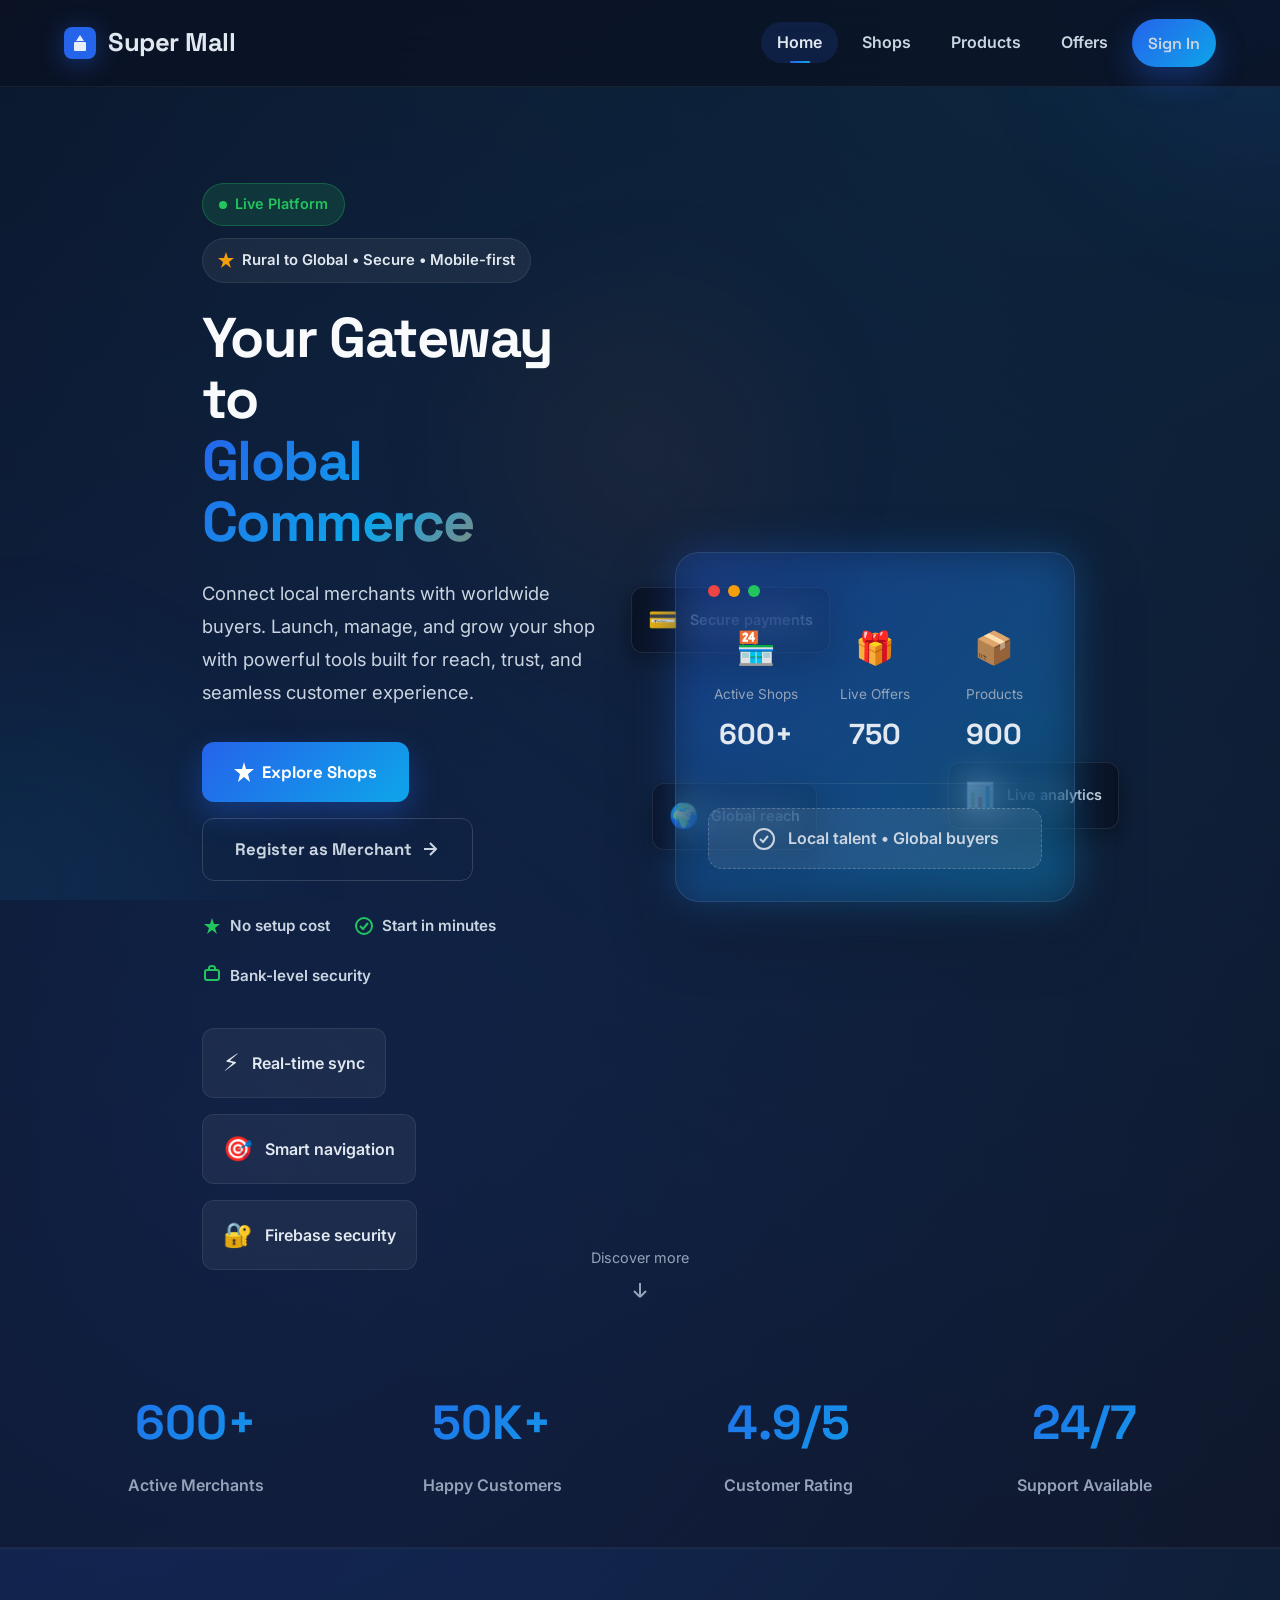
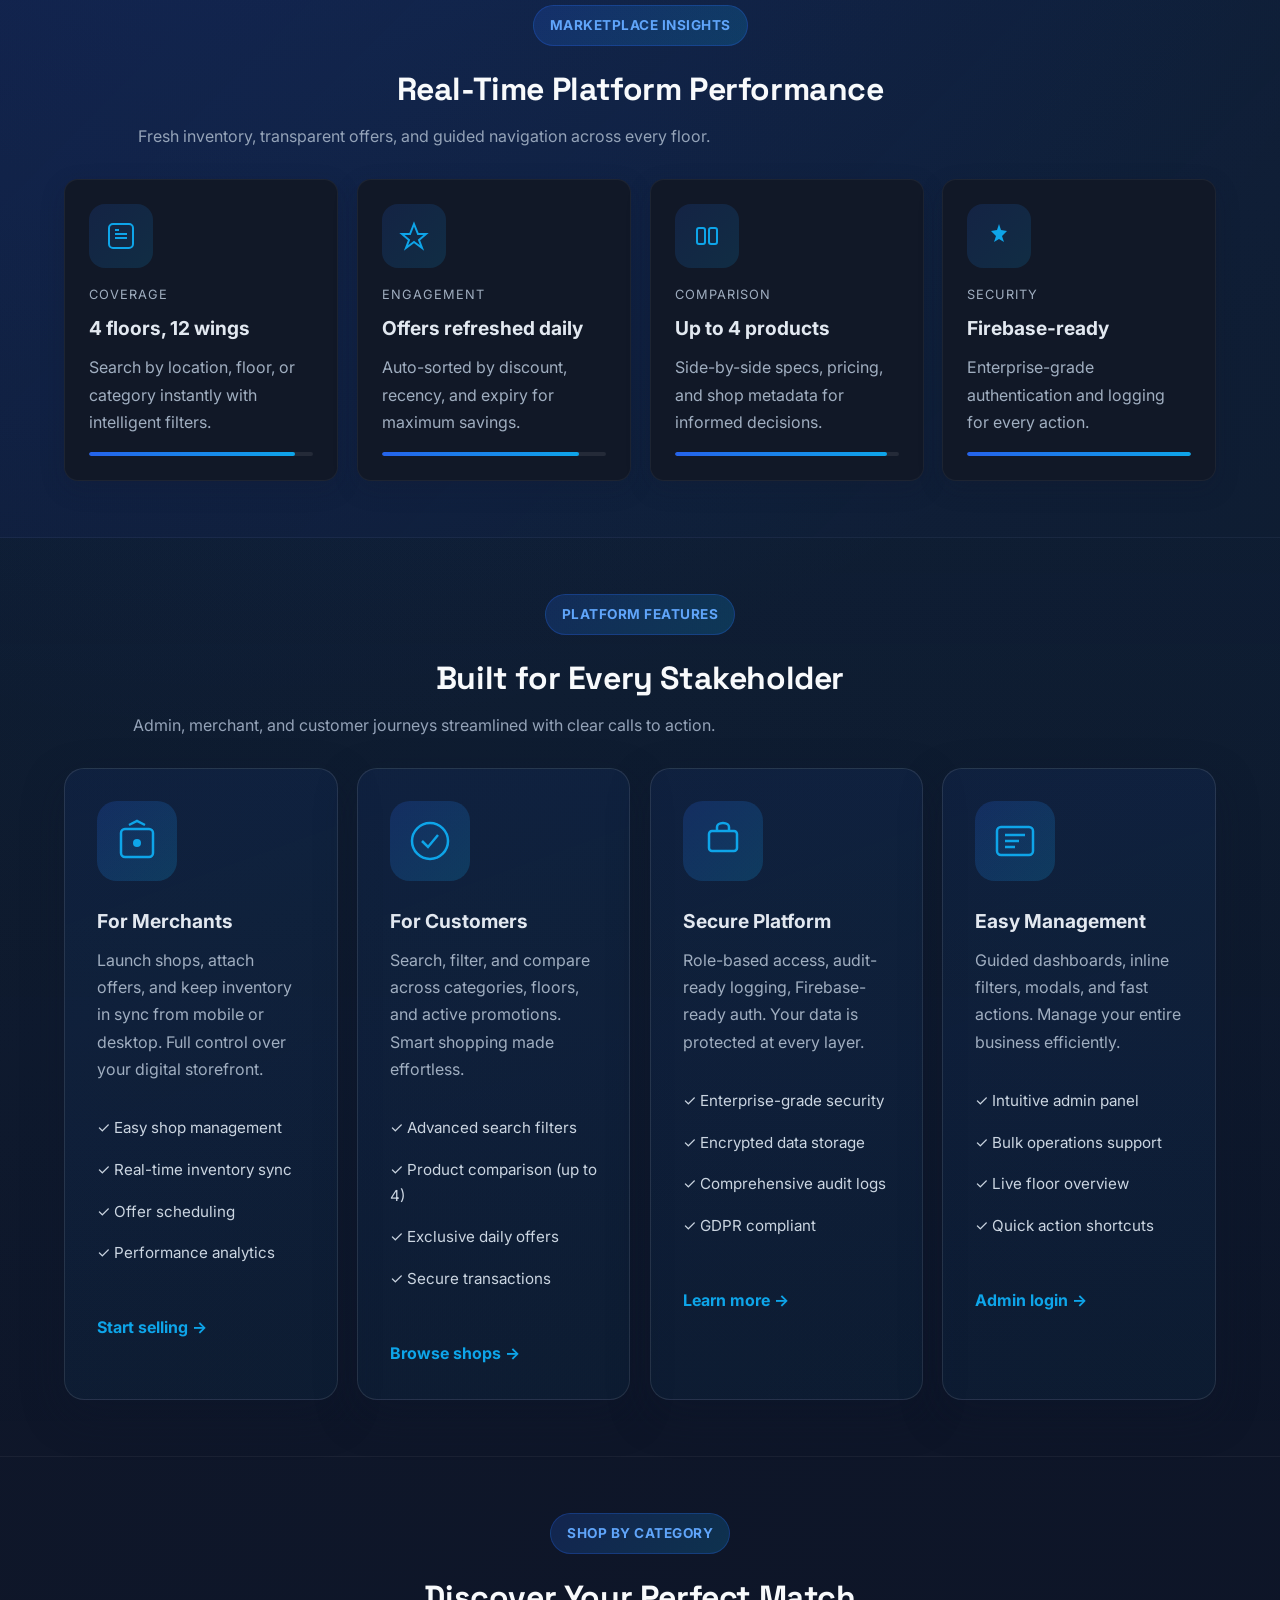
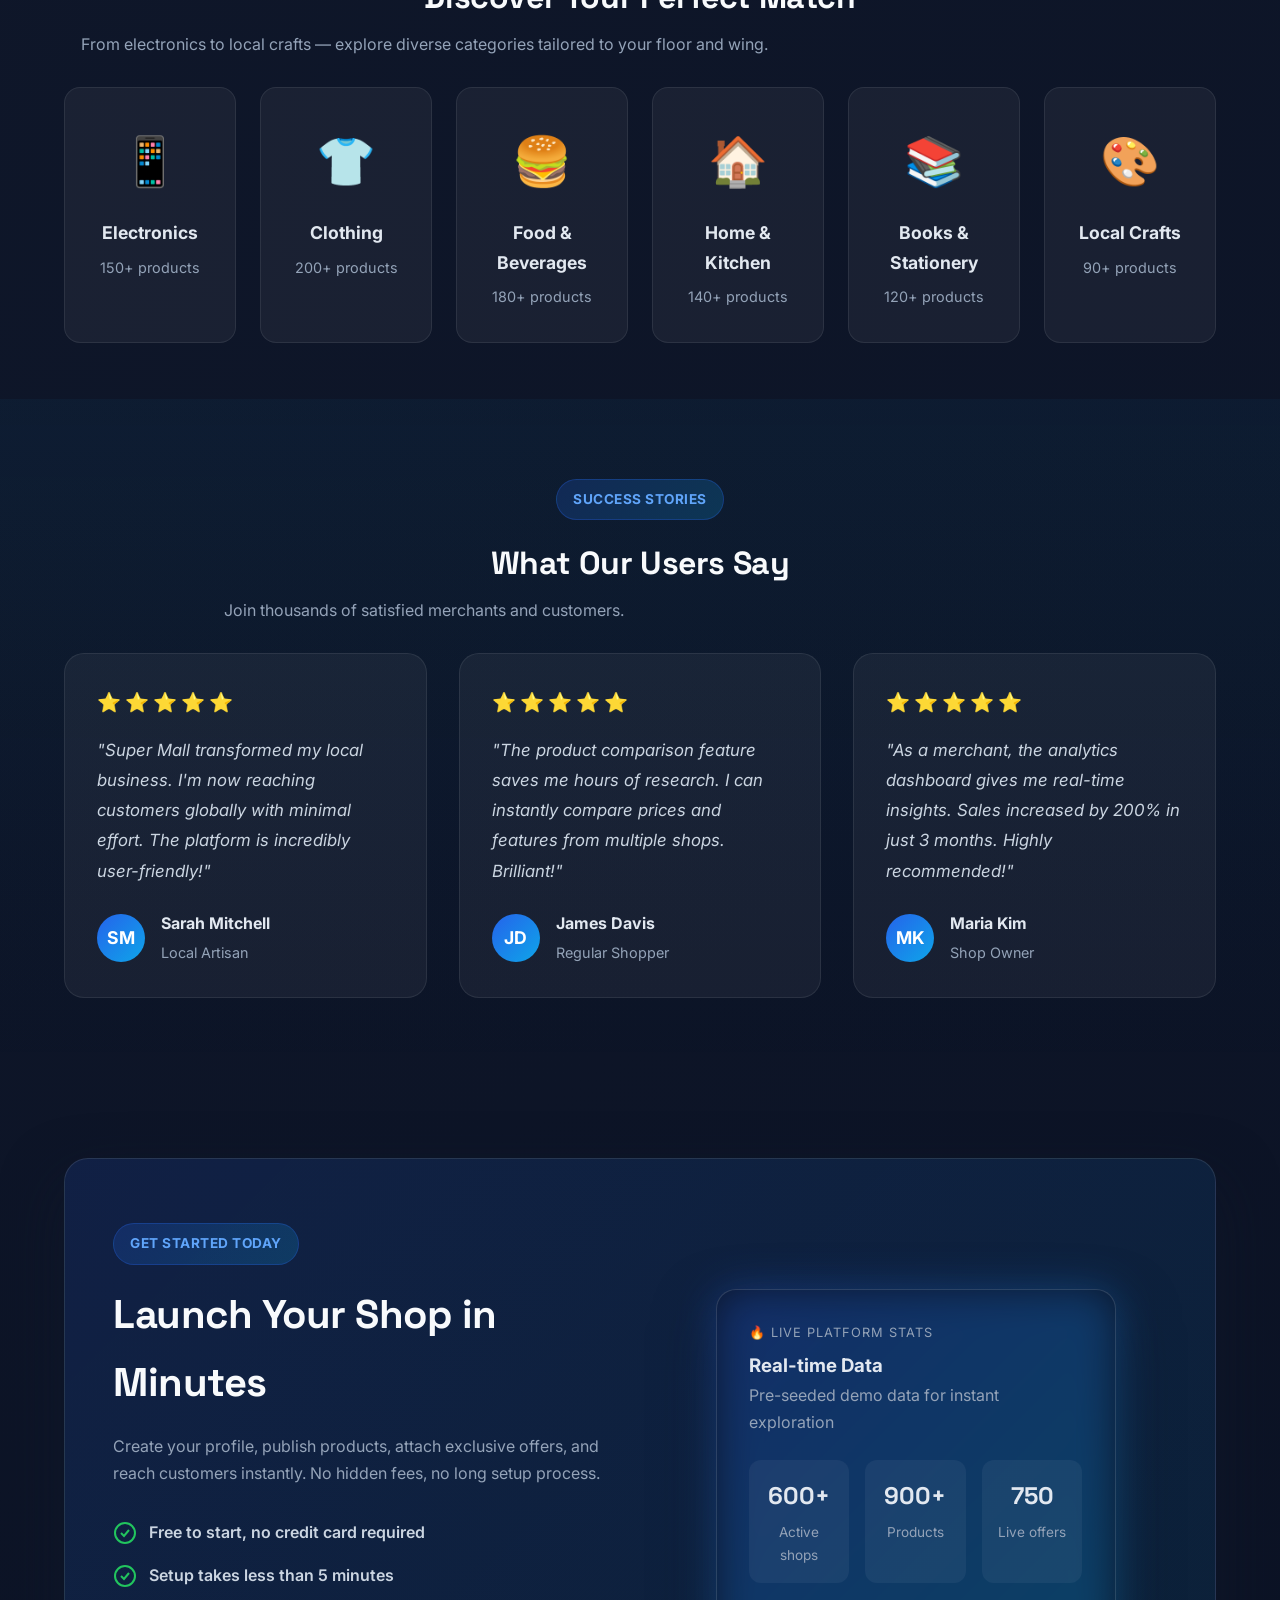
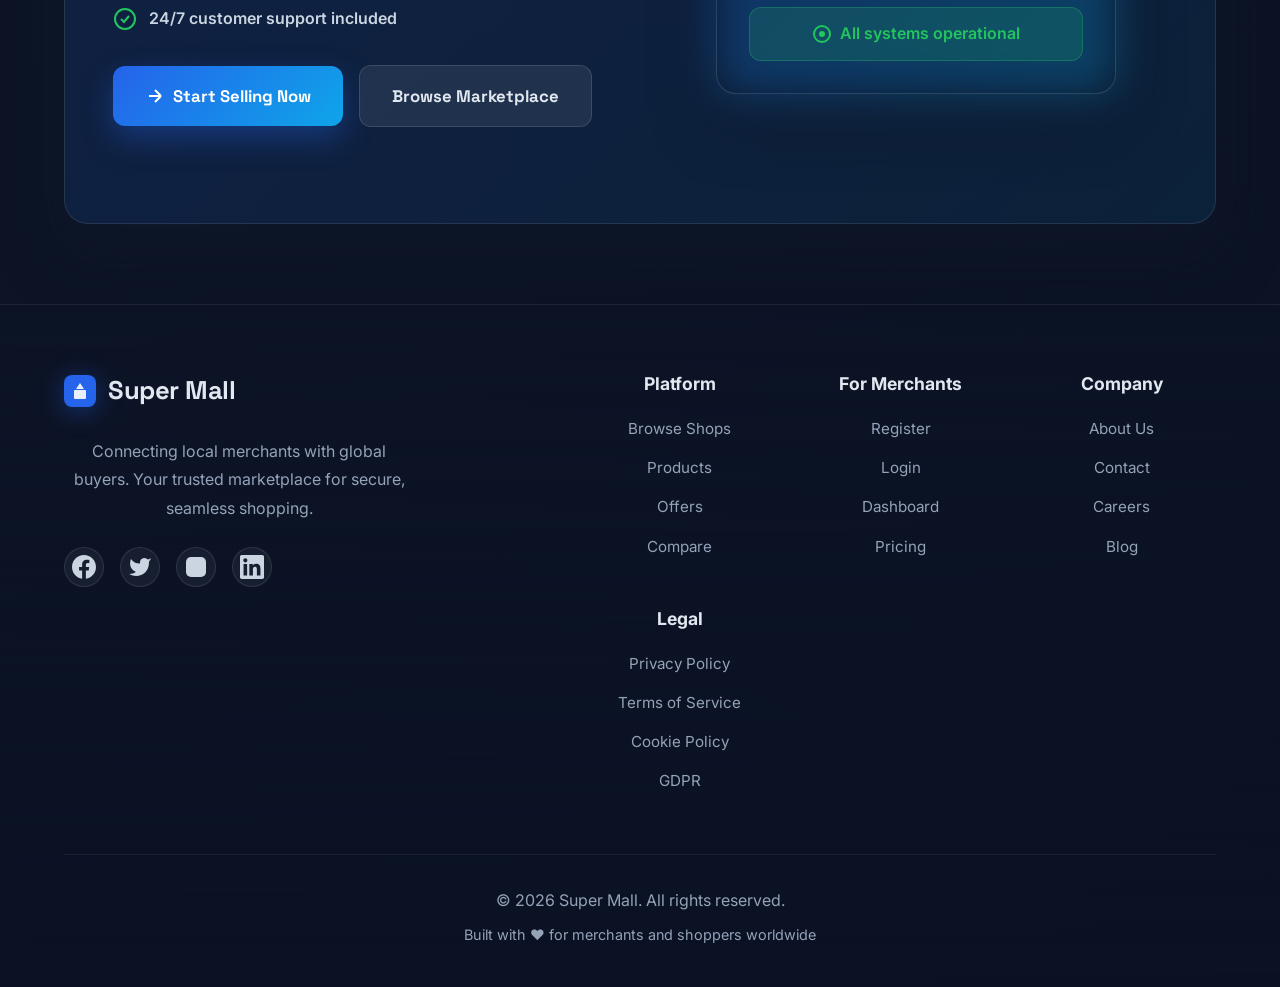
==== commit 2e211b2c: "Fix Sign In navigation links to point to correct login page" ====
--- a/super-mall-web-app/index.html
+++ b/super-mall-web-app/index.html
@@ -41,7 +41,7 @@
                     <li><a href="pages/user/shops.html">Shops</a></li>
                     <li><a href="pages/user/products.html">Products</a></li>
                     <li><a href="pages/user/offers.html">Offers</a></li>
-                    <li><a href="pages/auth/login.html" class="btn-primary">Sign In</a></li>
+                    <li><a href="pages/auth/index.html" class="btn-primary">Sign In</a></li>
                 </ul>
             </div>
         </nav>
@@ -349,7 +349,7 @@
                             <li>✓ Live floor overview</li>
                             <li>✓ Quick action shortcuts</li>
                         </ul>
-                        <a href="pages/auth/login.html" class="feature-link">Admin login →</a>
+                        <a href="pages/auth/index.html" class="feature-link">Admin login →</a>
                     </div>
                 </div>
             </div>
@@ -588,7 +588,7 @@
                         <h4>For Merchants</h4>
                         <ul>
                             <li><a href="pages/auth/register.html">Register</a></li>
-                            <li><a href="pages/auth/login.html">Login</a></li>
+                            <li><a href="pages/auth/index.html">Login</a></li>
                             <li><a href="pages/admin/dashboard.html">Dashboard</a></li>
                             <li><a href="#">Pricing</a></li>
                         </ul>
